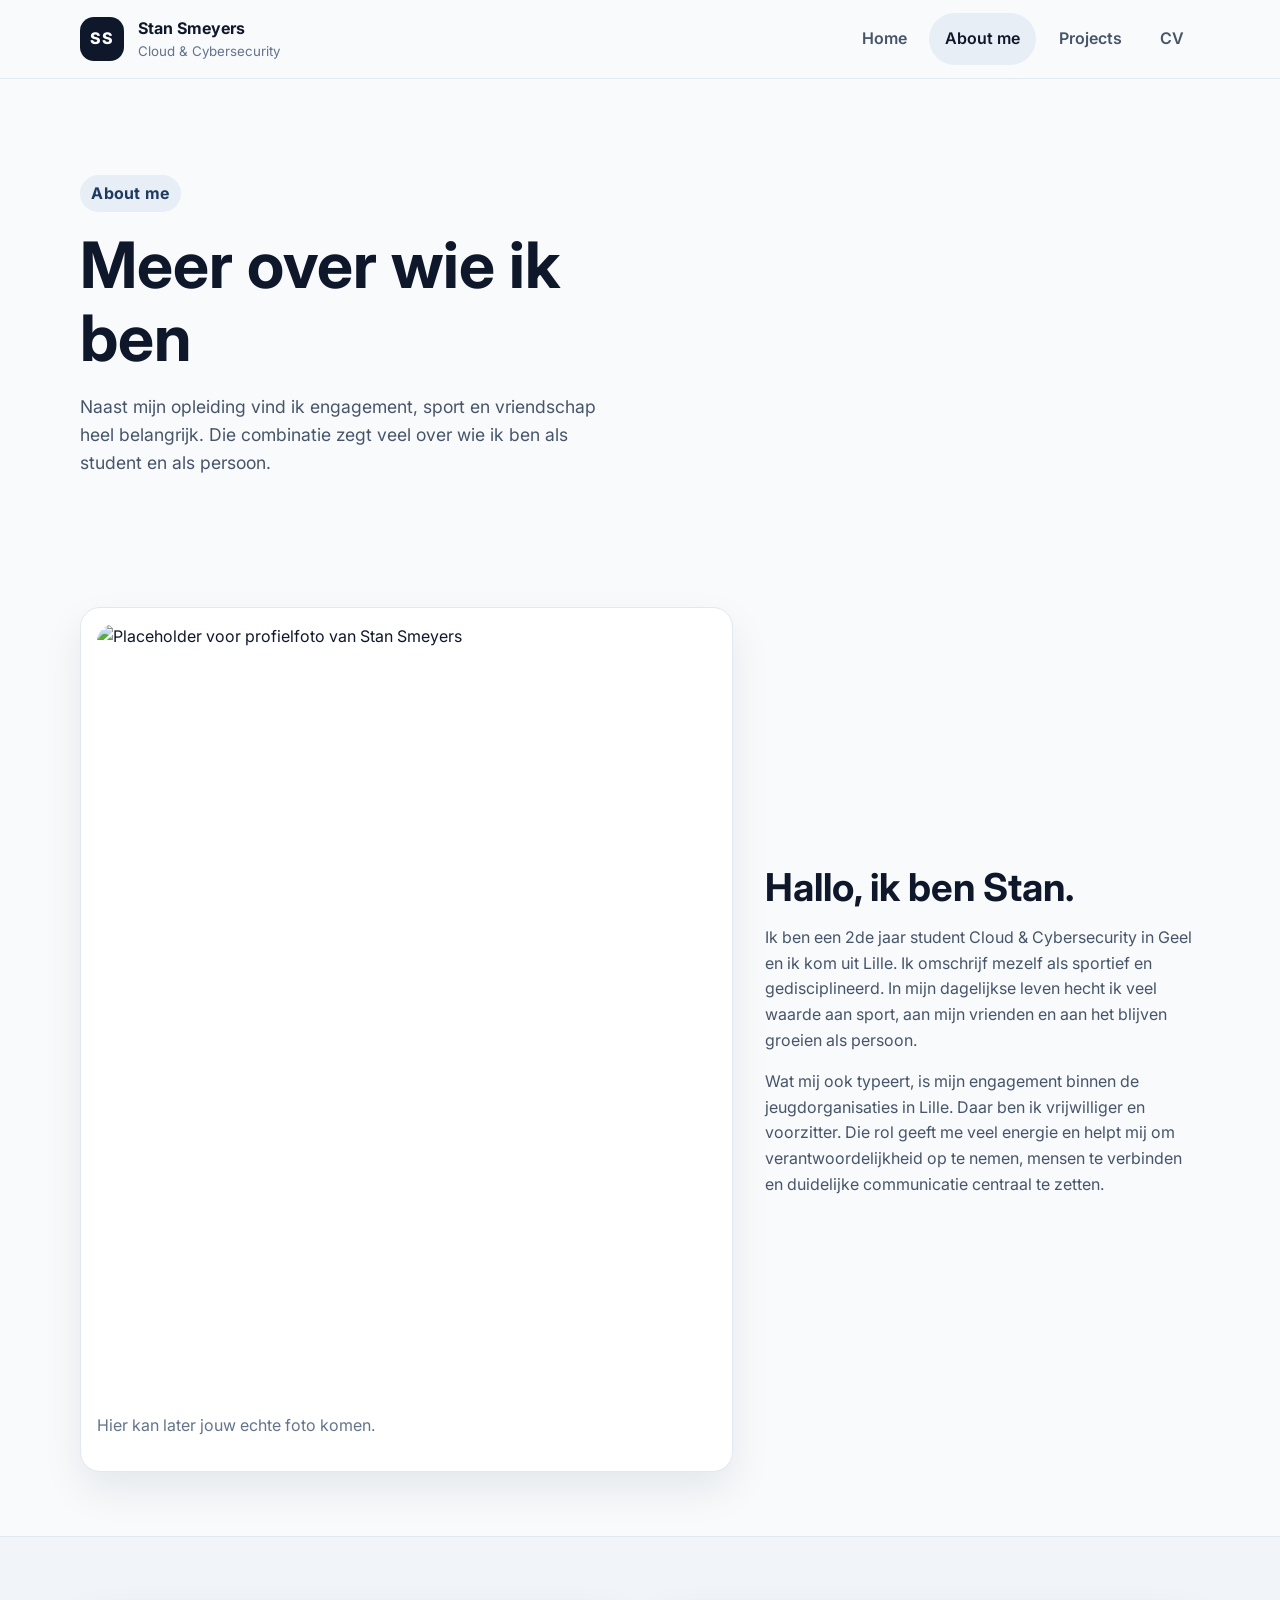
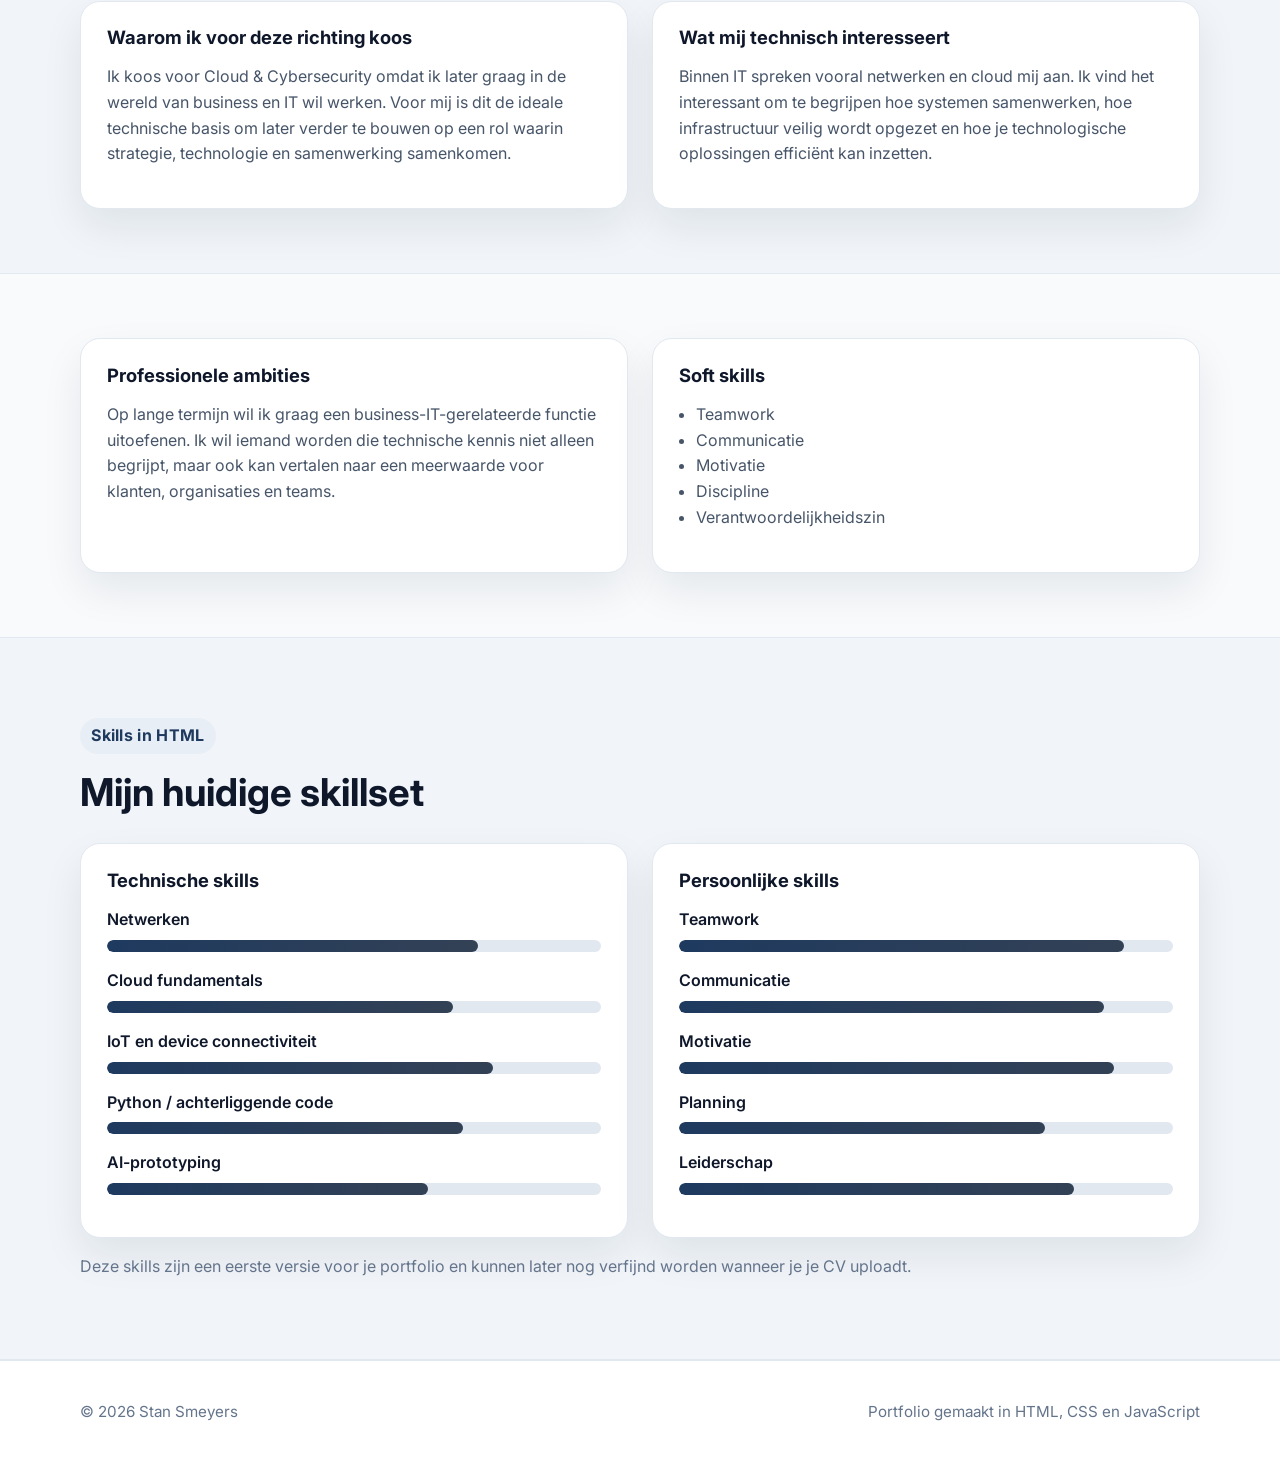
==== about.html @ 8bde35be "Add files via upload" ====
<!DOCTYPE html>
<html lang="nl">
<head>
  <meta charset="UTF-8" />
  <meta name="viewport" content="width=device-width, initial-scale=1.0" />
  <title>About me | Stan Smeyers</title>
  <meta name="description" content="About me-pagina van Stan Smeyers." />
  <link rel="preconnect" href="https://fonts.googleapis.com">
  <link rel="preconnect" href="https://fonts.gstatic.com" crossorigin>
  <link href="https://fonts.googleapis.com/css2?family=Inter:wght@400;500;600;700;800&display=swap" rel="stylesheet">
  <link rel="stylesheet" href="styles.css" />
</head>
<body>
  <header class="site-header">
    <div class="container nav-wrapper">
      <a class="brand" href="index.html">
        <span class="brand-mark">SS</span>
        <span>
          <strong>Stan Smeyers</strong>
          <small>Cloud & Cybersecurity</small>
        </span>
      </a>

      <button class="nav-toggle" aria-label="Menu openen" aria-expanded="false">☰</button>

      <nav class="site-nav">
        <a href="index.html">Home</a>
        <a class="active" href="about.html">About me</a>
        <a href="projects.html">Projects</a>
        <a href="cv.html">CV</a>
      </nav>
    </div>
  </header>

  <main>
    <section class="page-hero compact">
      <div class="container">
        <p class="eyebrow">About me</p>
        <h1>Meer over wie ik ben</h1>
        <p class="lead narrow">
          Naast mijn opleiding vind ik engagement, sport en vriendschap heel belangrijk.
          Die combinatie zegt veel over wie ik ben als student en als persoon.
        </p>
      </div>
    </section>

    <section class="section">
      <div class="container about-layout">
        <div class="photo-card">
          <img src="assets/photo-placeholder.svg" alt="Placeholder voor profielfoto van Stan Smeyers" />
          <p class="photo-note">Hier kan later jouw echte foto komen.</p>
        </div>

        <div class="about-content">
          <h2>Hallo, ik ben Stan.</h2>
          <p>
            Ik ben een 2de jaar student Cloud & Cybersecurity in Geel en ik kom uit Lille.
            Ik omschrijf mezelf als sportief en gedisciplineerd. In mijn dagelijkse leven hecht ik veel waarde
            aan sport, aan mijn vrienden en aan het blijven groeien als persoon.
          </p>
          <p>
            Wat mij ook typeert, is mijn engagement binnen de jeugdorganisaties in Lille.
            Daar ben ik vrijwilliger en voorzitter. Die rol geeft me veel energie en helpt mij om
            verantwoordelijkheid op te nemen, mensen te verbinden en duidelijke communicatie centraal te zetten.
          </p>
        </div>
      </div>
    </section>

    <section class="section alt">
      <div class="container grid two">
        <article class="info-card">
          <h3>Waarom ik voor deze richting koos</h3>
          <p>
            Ik koos voor Cloud & Cybersecurity omdat ik later graag in de wereld van business en IT wil werken.
            Voor mij is dit de ideale technische basis om later verder te bouwen op een rol waarin strategie,
            technologie en samenwerking samenkomen.
          </p>
        </article>

        <article class="info-card">
          <h3>Wat mij technisch interesseert</h3>
          <p>
            Binnen IT spreken vooral netwerken en cloud mij aan. Ik vind het interessant om te begrijpen hoe
            systemen samenwerken, hoe infrastructuur veilig wordt opgezet en hoe je technologische oplossingen
            efficiënt kan inzetten.
          </p>
        </article>
      </div>
    </section>

    <section class="section">
      <div class="container grid two">
        <article class="info-card">
          <h3>Professionele ambities</h3>
          <p>
            Op lange termijn wil ik graag een business-IT-gerelateerde functie uitoefenen.
            Ik wil iemand worden die technische kennis niet alleen begrijpt, maar ook kan vertalen naar een
            meerwaarde voor klanten, organisaties en teams.
          </p>
        </article>

        <article class="info-card">
          <h3>Soft skills</h3>
          <ul class="skill-list">
            <li>Teamwork</li>
            <li>Communicatie</li>
            <li>Motivatie</li>
            <li>Discipline</li>
            <li>Verantwoordelijkheidszin</li>
          </ul>
        </article>
      </div>
    </section>

    <section class="section alt">
      <div class="container">
        <div class="section-header">
          <p class="eyebrow">Skills in HTML</p>
          <h2>Mijn huidige skillset</h2>
        </div>

        <div class="skills-grid">
          <div class="skill-card">
            <h3>Technische skills</h3>
            <div class="skill-item">
              <span>Netwerken</span>
              <div class="meter"><div style="width: 75%"></div></div>
            </div>
            <div class="skill-item">
              <span>Cloud fundamentals</span>
              <div class="meter"><div style="width: 70%"></div></div>
            </div>
            <div class="skill-item">
              <span>IoT en device connectiviteit</span>
              <div class="meter"><div style="width: 78%"></div></div>
            </div>
            <div class="skill-item">
              <span>Python / achterliggende code</span>
              <div class="meter"><div style="width: 72%"></div></div>
            </div>
            <div class="skill-item">
              <span>AI-prototyping</span>
              <div class="meter"><div style="width: 65%"></div></div>
            </div>
          </div>

          <div class="skill-card">
            <h3>Persoonlijke skills</h3>
            <div class="skill-item">
              <span>Teamwork</span>
              <div class="meter"><div style="width: 90%"></div></div>
            </div>
            <div class="skill-item">
              <span>Communicatie</span>
              <div class="meter"><div style="width: 86%"></div></div>
            </div>
            <div class="skill-item">
              <span>Motivatie</span>
              <div class="meter"><div style="width: 88%"></div></div>
            </div>
            <div class="skill-item">
              <span>Planning</span>
              <div class="meter"><div style="width: 74%"></div></div>
            </div>
            <div class="skill-item">
              <span>Leiderschap</span>
              <div class="meter"><div style="width: 80%"></div></div>
            </div>
          </div>
        </div>

        <p class="small-note">
          Deze skills zijn een eerste versie voor je portfolio en kunnen later nog verfijnd worden wanneer je je CV uploadt.
        </p>
      </div>
    </section>
  </main>

  <footer class="site-footer">
    <div class="container footer-content">
      <p>© 2026 Stan Smeyers</p>
      <p>Portfolio gemaakt in HTML, CSS en JavaScript</p>
    </div>
  </footer>

  <script src="script.js"></script>
</body>
</html>
---- styles.css ----
:root {
  --navy: #0f172a;
  --navy-soft: #16213a;
  --slate: #475569;
  --slate-light: #cbd5e1;
  --bg: #f8fafc;
  --white: #ffffff;
  --line: #e2e8f0;
  --accent: #1e3a5f;
  --accent-soft: #e8eef5;
  --text: #0f172a;
  --muted: #64748b;
  --success: #1d4ed8;
  --shadow: 0 18px 40px rgba(15, 23, 42, 0.08);
  --radius: 20px;
}

* {
  box-sizing: border-box;
}

html {
  scroll-behavior: smooth;
}

body {
  margin: 0;
  font-family: "Inter", system-ui, -apple-system, BlinkMacSystemFont, "Segoe UI", sans-serif;
  color: var(--text);
  background: var(--bg);
  line-height: 1.6;
}

img {
  max-width: 100%;
  display: block;
}

a {
  color: inherit;
  text-decoration: none;
}

.container {
  width: min(1120px, calc(100% - 2rem));
  margin: 0 auto;
}

.site-header {
  position: sticky;
  top: 0;
  z-index: 20;
  backdrop-filter: blur(14px);
  background: rgba(248, 250, 252, 0.9);
  border-bottom: 1px solid rgba(226, 232, 240, 0.9);
}

.nav-wrapper {
  display: flex;
  align-items: center;
  justify-content: space-between;
  min-height: 78px;
  gap: 1rem;
}

.brand {
  display: flex;
  align-items: center;
  gap: 0.9rem;
}

.brand-mark {
  width: 44px;
  height: 44px;
  border-radius: 14px;
  display: grid;
  place-items: center;
  background: var(--navy);
  color: var(--white);
  font-weight: 800;
  letter-spacing: 0.05em;
}

.brand strong,
.brand small {
  display: block;
}

.brand small {
  color: var(--muted);
}

.site-nav {
  display: flex;
  gap: 0.4rem;
  align-items: center;
}

.site-nav a {
  padding: 0.8rem 1rem;
  border-radius: 999px;
  color: var(--slate);
  font-weight: 600;
}

.site-nav a:hover,
.site-nav a.active {
  color: var(--navy);
  background: var(--accent-soft);
}

.nav-toggle {
  display: none;
  background: var(--white);
  border: 1px solid var(--line);
  border-radius: 12px;
  padding: 0.6rem 0.75rem;
  font-size: 1.1rem;
}

.hero,
.page-hero {
  padding: 5rem 0 3rem;
}

.hero-grid,
.split-section,
.about-layout {
  display: grid;
  grid-template-columns: 1.2fr 0.8fr;
  gap: 2rem;
  align-items: center;
}

.hero {
  background:
    radial-gradient(circle at top right, rgba(30, 58, 95, 0.14), transparent 28%),
    linear-gradient(180deg, #ffffff 0%, #f8fafc 100%);
}

.eyebrow {
  display: inline-flex;
  padding: 0.35rem 0.7rem;
  border-radius: 999px;
  background: var(--accent-soft);
  color: var(--accent);
  font-weight: 700;
  letter-spacing: 0.02em;
  margin-bottom: 1rem;
}

h1,
 h2,
 h3 {
  line-height: 1.15;
  margin: 0 0 1rem;
}

h1 {
  font-size: clamp(2.4rem, 5vw, 4.2rem);
  max-width: 12ch;
}

h2 {
  font-size: clamp(1.8rem, 3vw, 2.7rem);
}

h3 {
  font-size: 1.15rem;
}

.lead {
  font-size: 1.1rem;
  color: var(--slate);
  max-width: 60ch;
}

.lead.narrow {
  max-width: 48ch;
}

.tag-row,
.button-row {
  display: flex;
  flex-wrap: wrap;
  gap: 0.8rem;
  margin-top: 1.5rem;
}

.tag {
  padding: 0.65rem 0.9rem;
  border-radius: 999px;
  background: var(--white);
  border: 1px solid var(--line);
  color: var(--slate);
  font-weight: 600;
  box-shadow: var(--shadow);
}

.button {
  display: inline-flex;
  align-items: center;
  justify-content: center;
  padding: 0.95rem 1.2rem;
  border-radius: 14px;
  font-weight: 700;
  transition: transform 0.2s ease, box-shadow 0.2s ease;
}

.button:hover {
  transform: translateY(-1px);
}

.button.primary {
  background: var(--navy);
  color: var(--white);
  box-shadow: var(--shadow);
}

.button.secondary {
  background: var(--white);
  color: var(--navy);
  border: 1px solid var(--line);
}

.button.disabled {
  background: #e2e8f0;
  color: #64748b;
  cursor: not-allowed;
}

.hero-card,
.info-card,
.project-card,
.skill-card,
.photo-card,
.cv-box,
.highlight-box,
.contact-banner {
  background: var(--white);
  border: 1px solid var(--line);
  border-radius: var(--radius);
  box-shadow: var(--shadow);
}

.hero-card,
.highlight-box,
.contact-banner,
.cv-box,
.skill-card,
.info-card,
.project-card {
  padding: 1.6rem;
}

.card-label,
.project-label {
  color: var(--accent);
  font-weight: 700;
  margin-bottom: 0.4rem;
}

.check-list,
.highlight-box ul,
.skill-list,
.cv-box ul {
  padding-left: 1.1rem;
  color: var(--slate);
}

.section {
  padding: 4rem 0;
}

.section.alt {
  background: #f1f5f9;
  border-block: 1px solid var(--line);
}

.section-header {
  margin-bottom: 1.8rem;
}

.grid {
  display: grid;
  gap: 1.5rem;
}

.grid.three {
  grid-template-columns: repeat(3, minmax(0, 1fr));
}

.grid.two,
.skills-grid {
  grid-template-columns: repeat(2, minmax(0, 1fr));
}

.about-content p,
.info-card p,
.project-card p,
.hero-card p,
.highlight-box p,
.contact-banner p,
.cv-box p {
  color: var(--slate);
}

.photo-card {
  padding: 1rem;
}

.photo-card img {
  border-radius: 18px;
  width: 100%;
  aspect-ratio: 4 / 5;
  object-fit: cover;
}

.photo-note,
.small-note {
  color: var(--muted);
}

.skills-grid {
  display: grid;
  gap: 1.5rem;
}

.skill-item {
  display: grid;
  gap: 0.45rem;
  margin-bottom: 1rem;
}

.skill-item span {
  font-weight: 600;
  color: var(--text);
}

.meter {
  height: 12px;
  border-radius: 999px;
  background: #e2e8f0;
  overflow: hidden;
}

.meter div {
  height: 100%;
  border-radius: 999px;
  background: linear-gradient(90deg, #1e3a5f, #334155);
}

.project-stack {
  display: grid;
  gap: 1.4rem;
}

.project-card {
  display: grid;
  grid-template-columns: 1.1fr 0.9fr;
  gap: 1.5rem;
}

.project-meta {
  border-left: 1px solid var(--line);
  padding-left: 1.5rem;
}

.contact-banner {
  display: flex;
  justify-content: space-between;
  align-items: center;
  gap: 1.5rem;
}

.contact-links {
  display: grid;
  gap: 0.7rem;
}

.contact-links a {
  font-weight: 600;
  color: var(--accent);
}

.cv-placeholder {
  display: flex;
  justify-content: center;
}

.cv-box {
  max-width: 720px;
  text-align: center;
}

.cv-box img {
  width: min(240px, 100%);
  margin: 0 auto 1rem;
}

.section-spacer {
  margin-top: 1rem;
}

.site-footer {
  border-top: 1px solid var(--line);
  padding: 1.5rem 0;
  background: #ffffff;
}

.footer-content {
  display: flex;
  justify-content: space-between;
  align-items: center;
  gap: 1rem;
  color: var(--muted);
  font-size: 0.95rem;
}

@media (max-width: 900px) {
  .hero-grid,
  .split-section,
  .about-layout,
  .grid.three,
  .grid.two,
  .skills-grid,
  .project-card,
  .contact-banner {
    grid-template-columns: 1fr;
    flex-direction: column;
    align-items: stretch;
  }

  .project-meta {
    border-left: 0;
    padding-left: 0;
    border-top: 1px solid var(--line);
    padding-top: 1rem;
  }
}

@media (max-width: 760px) {
  .nav-toggle {
    display: inline-flex;
  }

  .site-nav {
    position: absolute;
    top: 78px;
    left: 1rem;
    right: 1rem;
    background: rgba(255, 255, 255, 0.98);
    border: 1px solid var(--line);
    border-radius: 18px;
    box-shadow: var(--shadow);
    padding: 0.6rem;
    display: none;
    flex-direction: column;
    align-items: stretch;
  }

  .site-nav.open {
    display: flex;
  }

  .site-nav a {
    border-radius: 12px;
  }

  .footer-content {
    flex-direction: column;
    align-items: flex-start;
  }
}
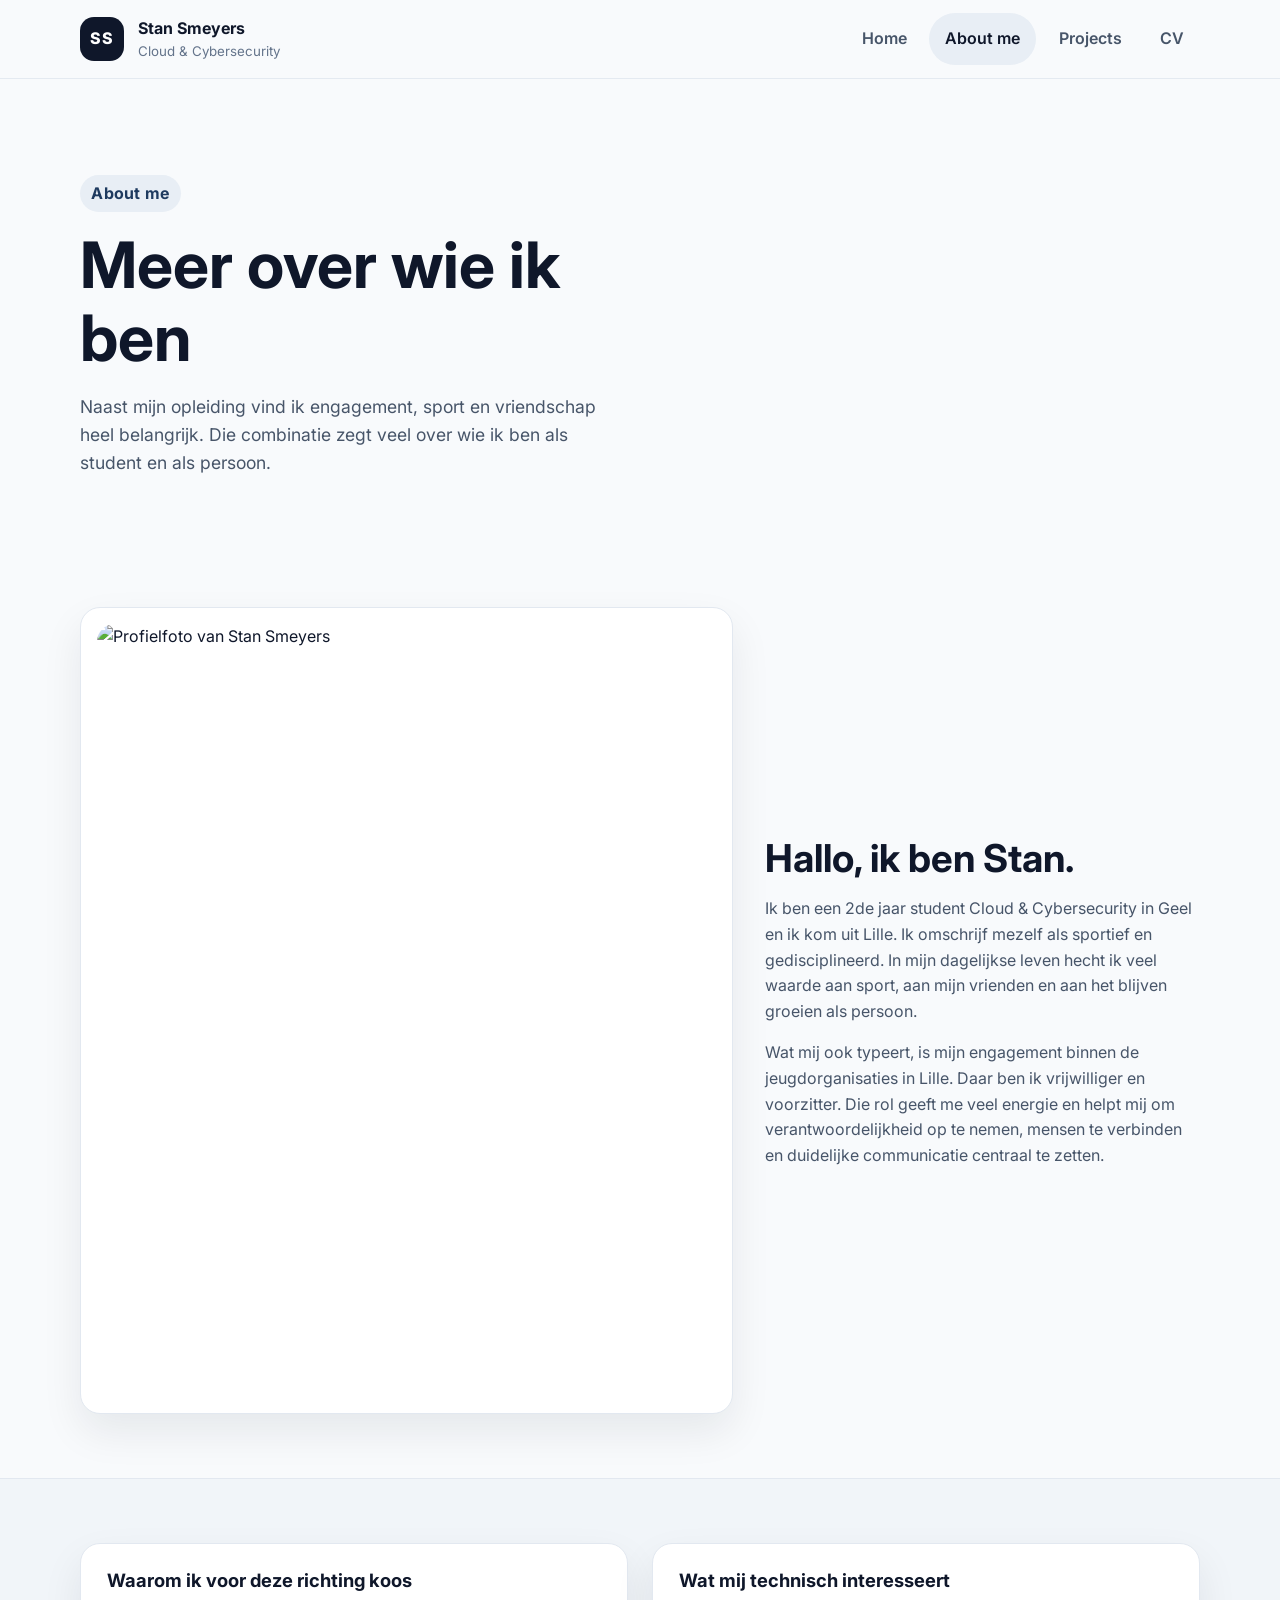
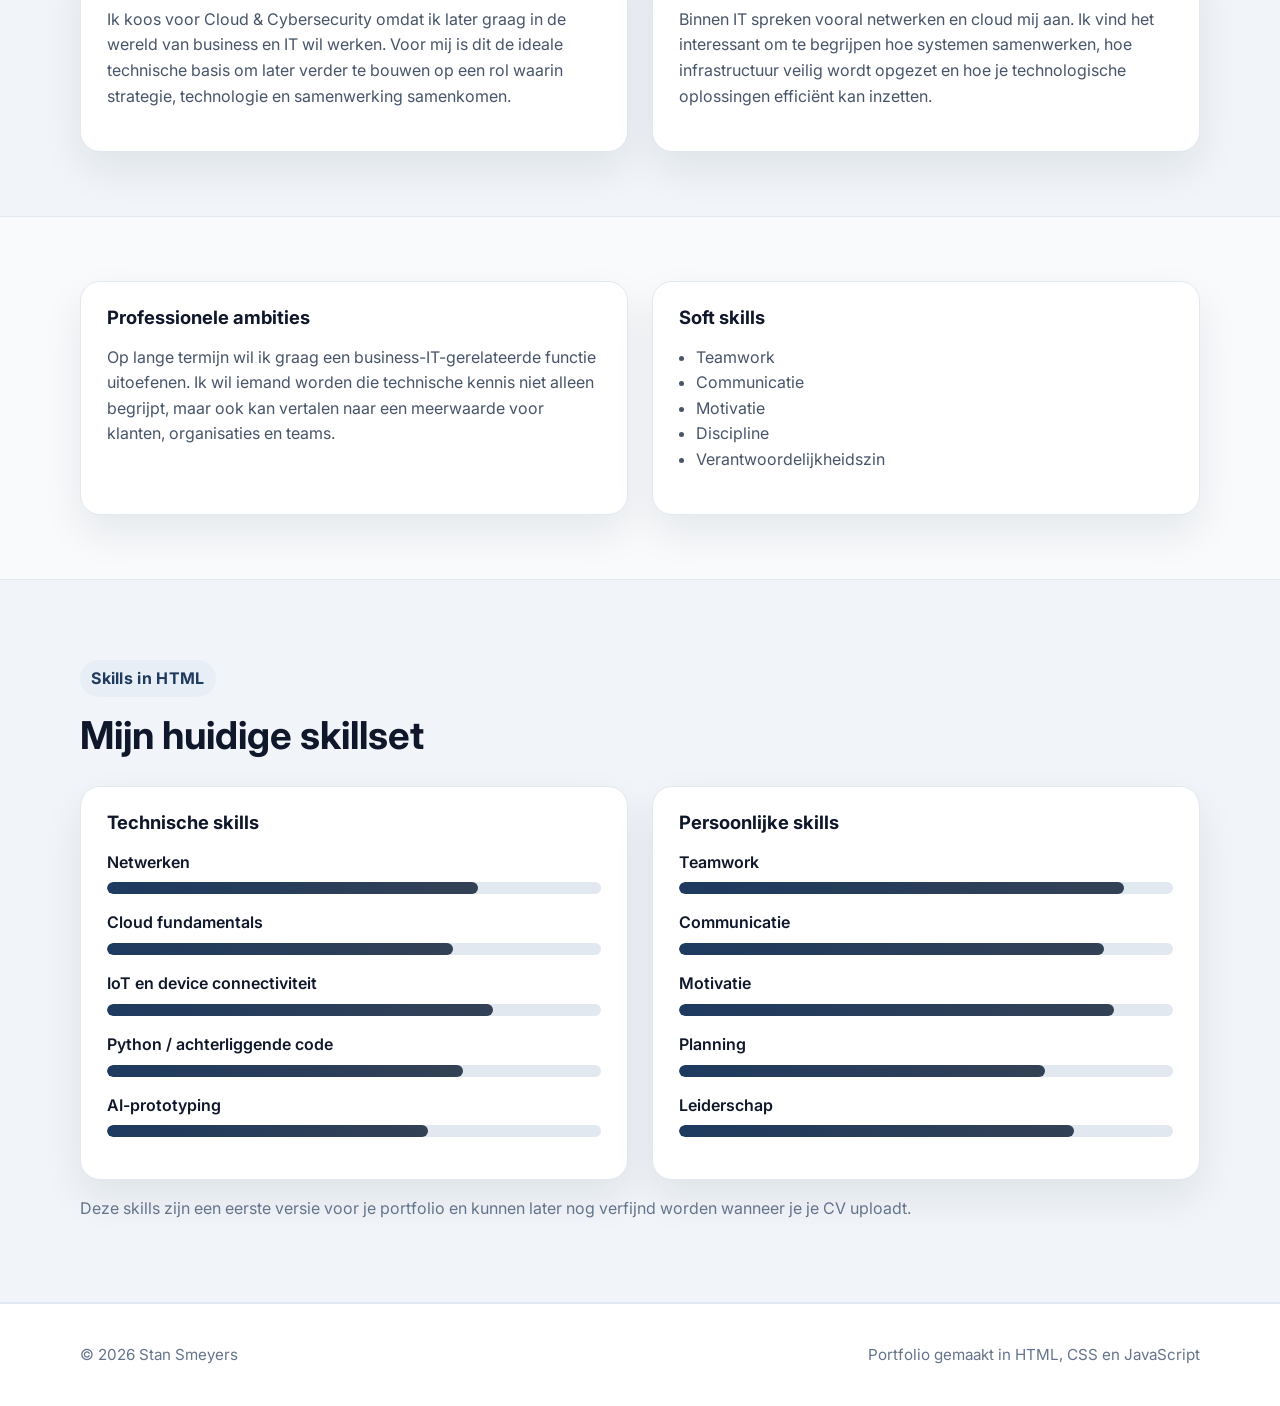
==== commit f9185e20: "Add files via upload" ====
--- a/about.html
+++ b/about.html
@@ -47,8 +47,7 @@
     <section class="section">
       <div class="container about-layout">
         <div class="photo-card">
-          <img src="assets/photo-placeholder.svg" alt="Placeholder voor profielfoto van Stan Smeyers" />
-          <p class="photo-note">Hier kan later jouw echte foto komen.</p>
+          <img src="assets/profielfoto.png" alt="Profielfoto van Stan Smeyers" />
         </div>
 
         <div class="about-content">
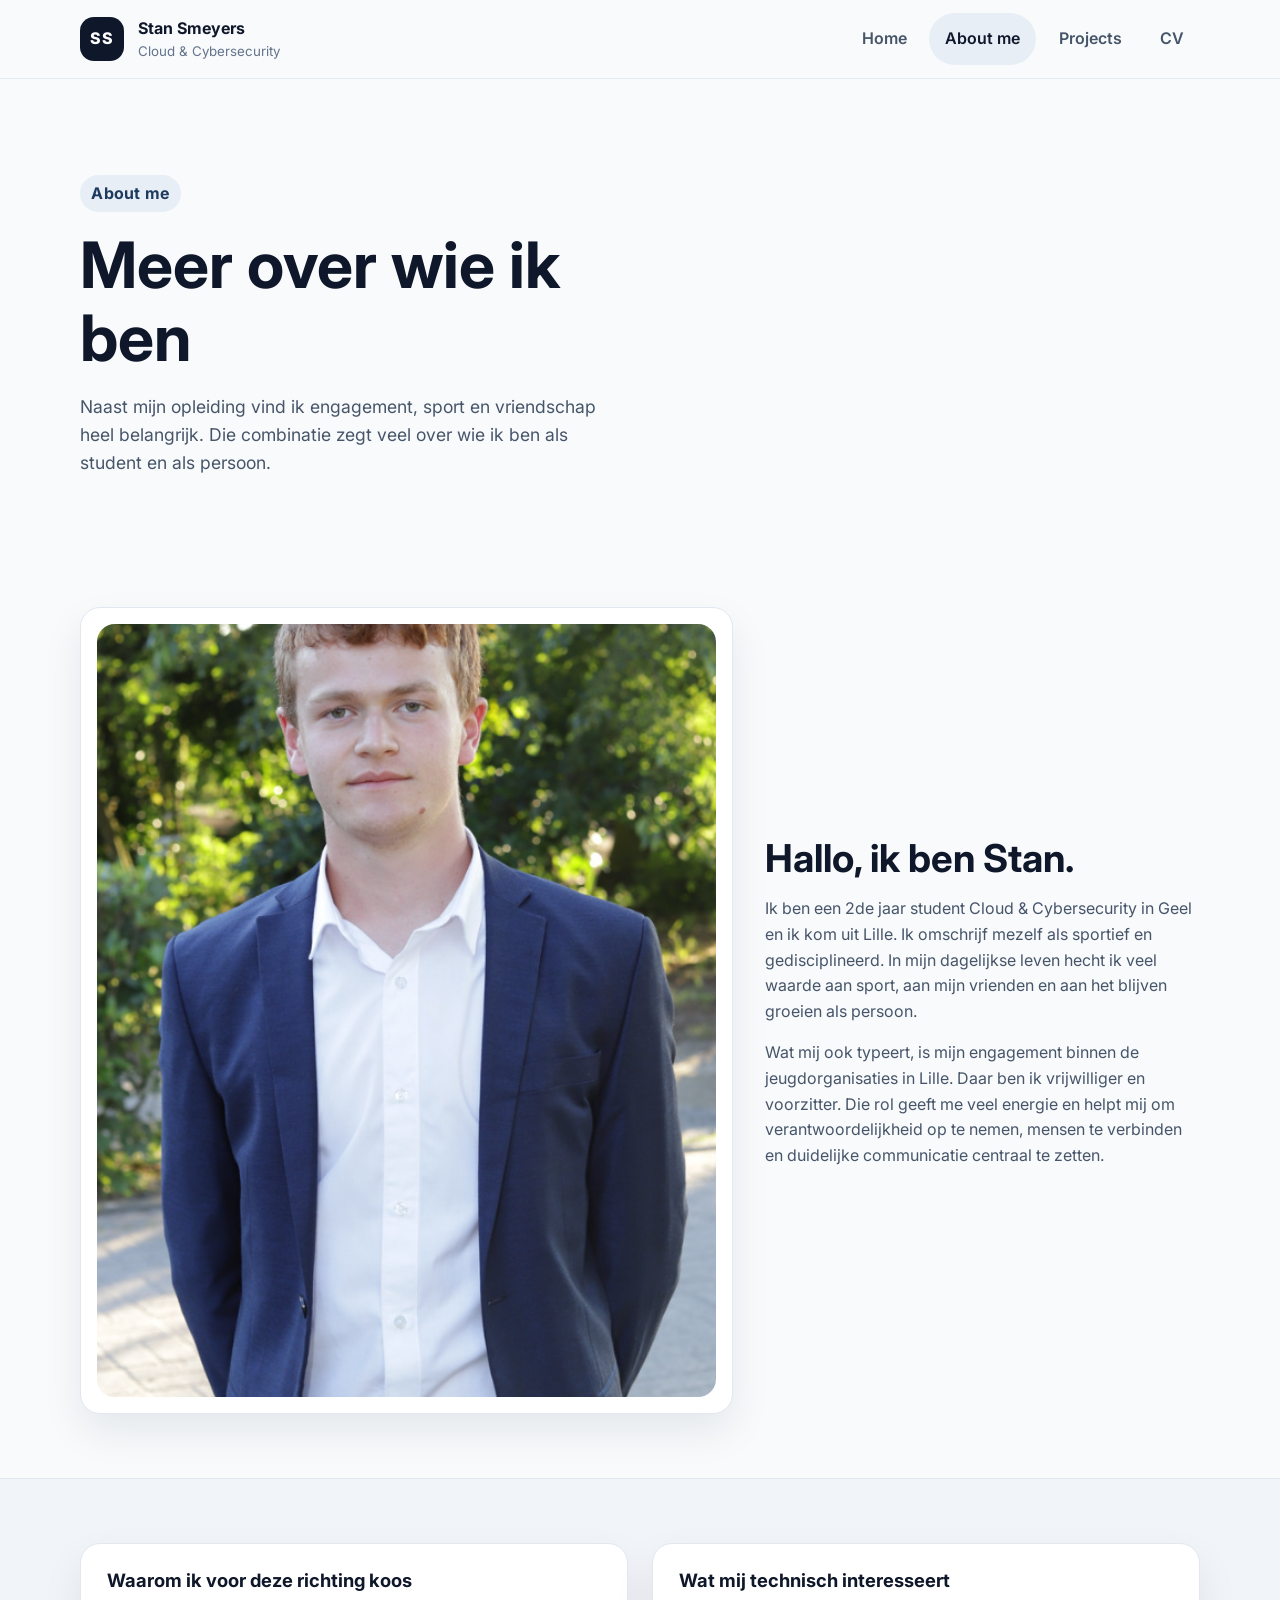
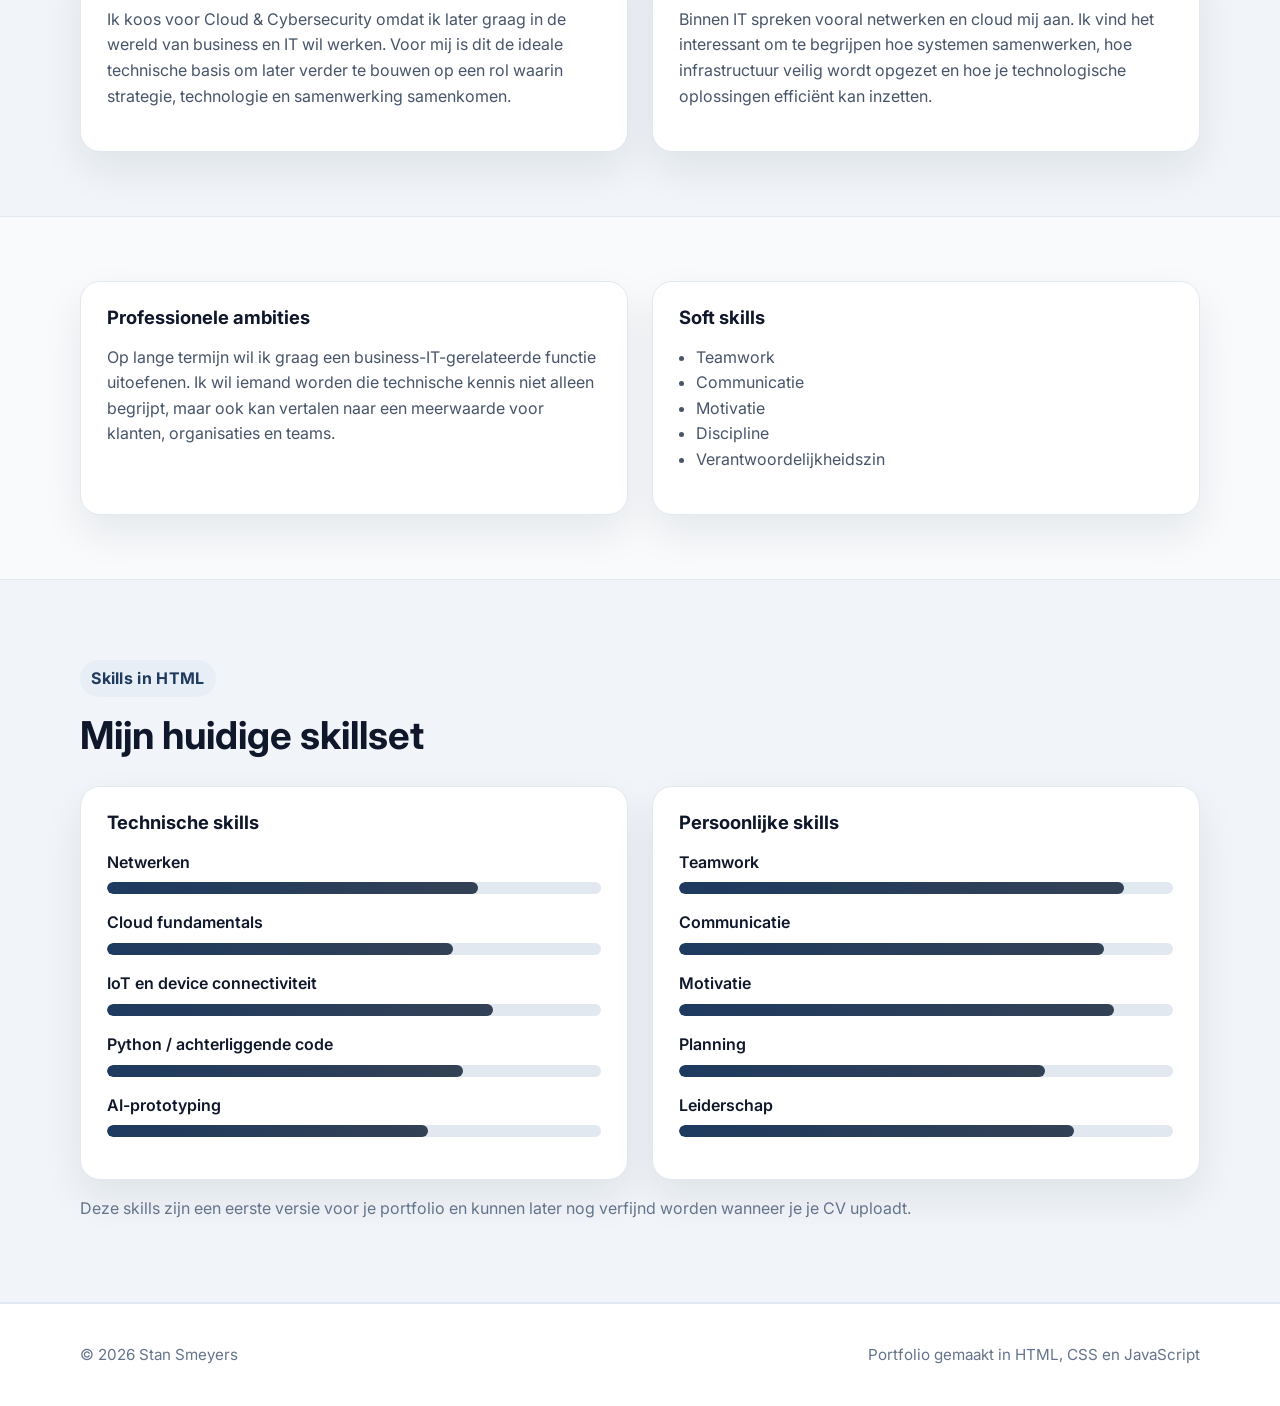
==== commit 530fcc20: "Add files via upload" ====
--- a/about.html
+++ b/about.html
@@ -47,7 +47,7 @@
     <section class="section">
       <div class="container about-layout">
         <div class="photo-card">
-          <img src="assets/profielfoto.png" alt="Profielfoto van Stan Smeyers" />
+          <img class="profile-photo" src="assets/profielfoto.png" alt="Profielfoto van Stan Smeyers" />
         </div>
 
         <div class="about-content">
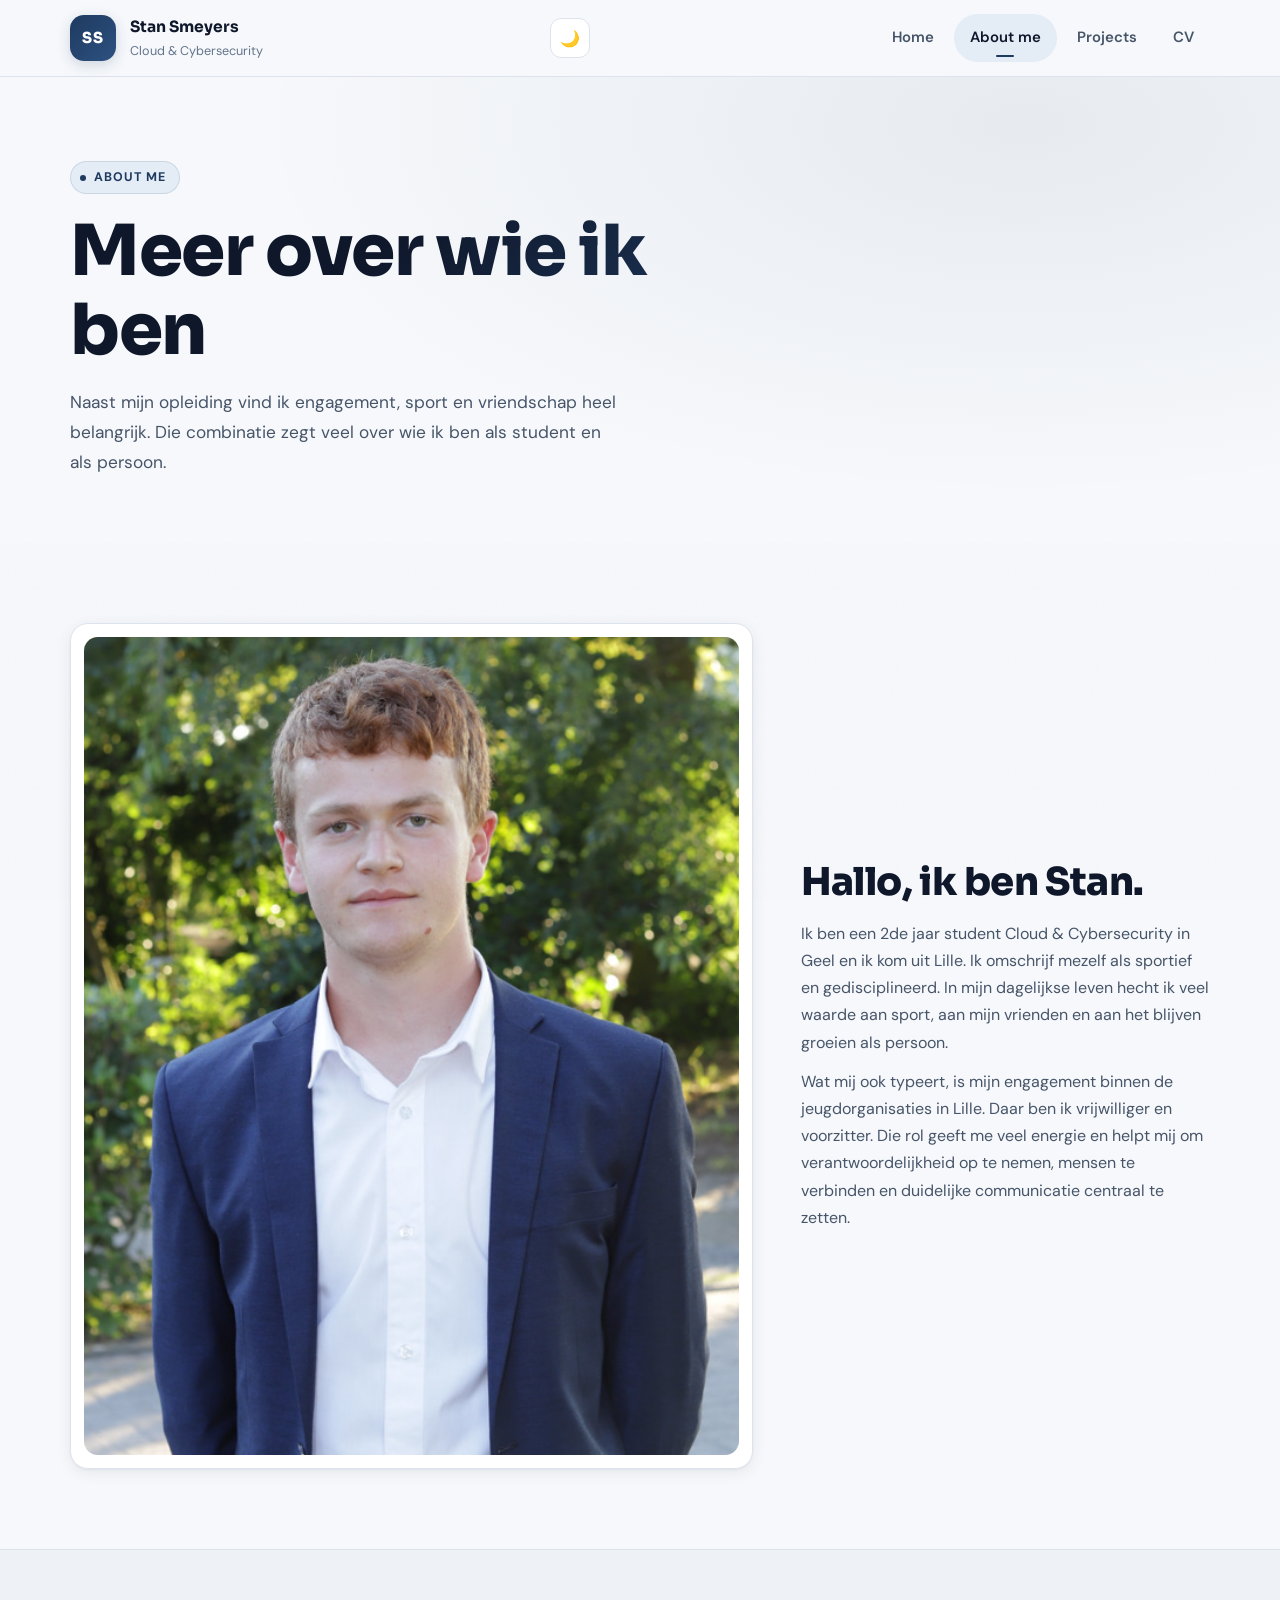
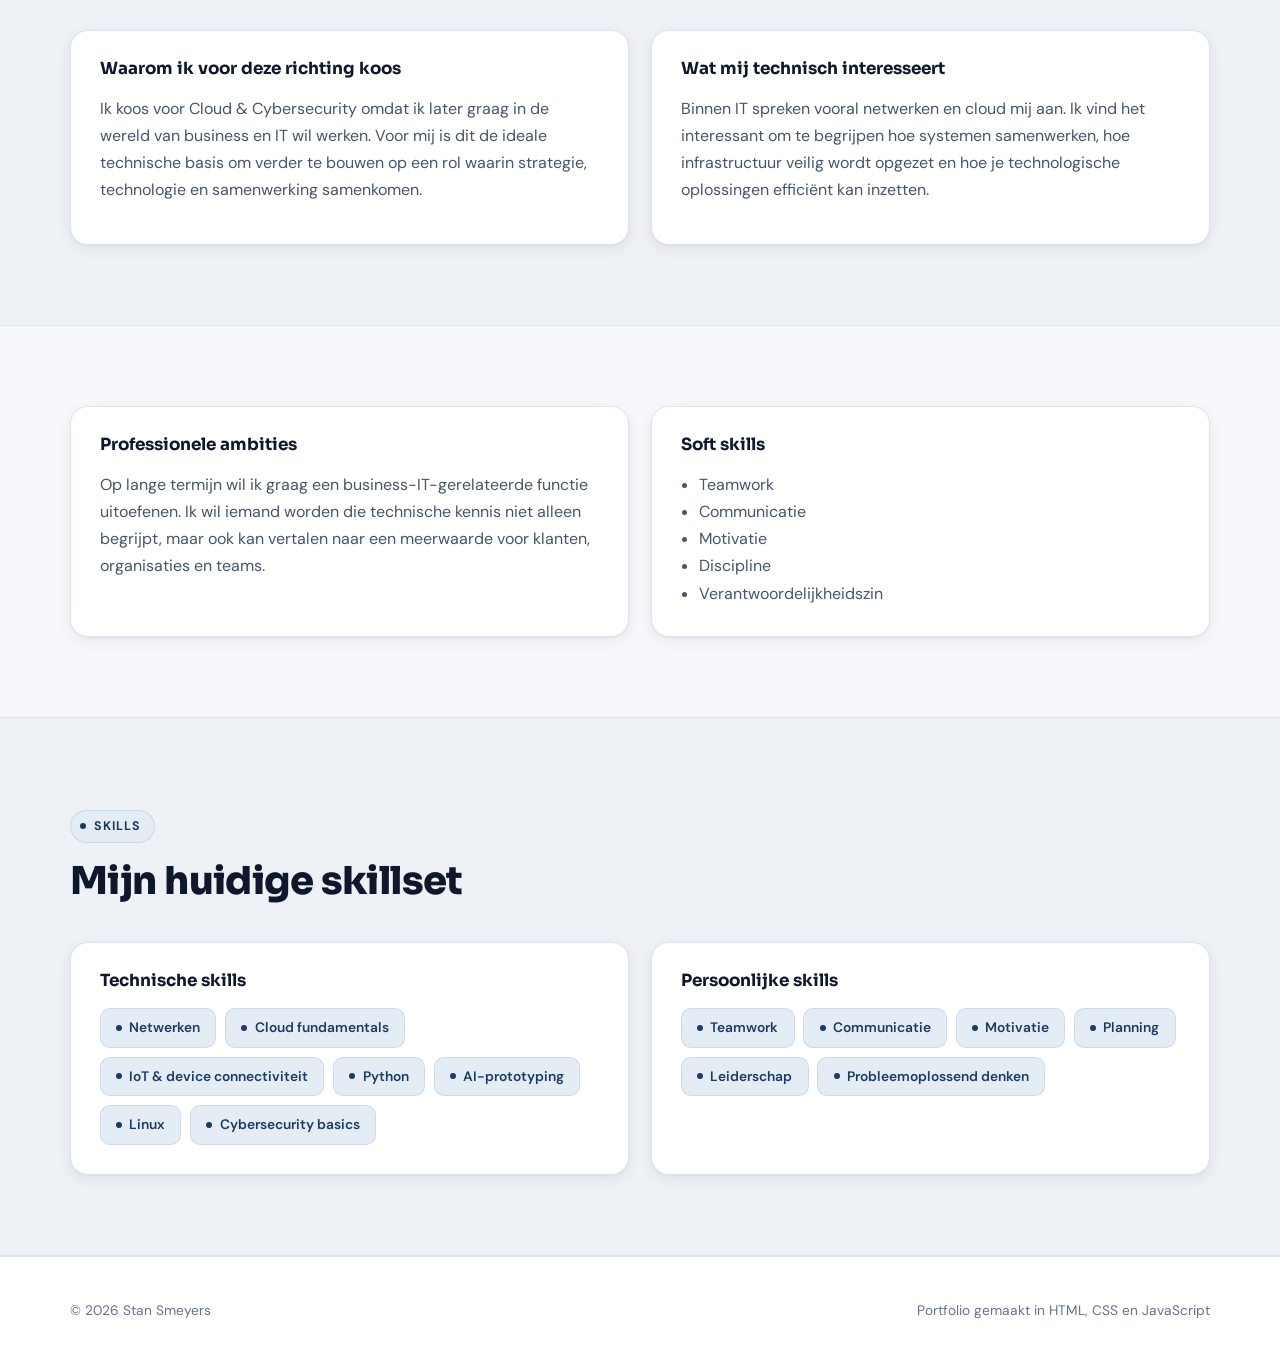
==== commit 0b814caa: "Add files via upload" ====
--- a/about.html
+++ b/about.html
@@ -1,28 +1,29 @@
 <!DOCTYPE html>
-<html lang="nl">
+<html lang="nl" data-theme="light">
 <head>
   <meta charset="UTF-8" />
   <meta name="viewport" content="width=device-width, initial-scale=1.0" />
   <title>About me | Stan Smeyers</title>
-  <meta name="description" content="About me-pagina van Stan Smeyers." />
   <link rel="preconnect" href="https://fonts.googleapis.com">
   <link rel="preconnect" href="https://fonts.gstatic.com" crossorigin>
-  <link href="https://fonts.googleapis.com/css2?family=Inter:wght@400;500;600;700;800&display=swap" rel="stylesheet">
+  <link href="https://fonts.googleapis.com/css2?family=Sora:wght@400;500;600;700;800;900&family=DM+Sans:ital,opsz,wght@0,9..40,300;0,9..40,400;0,9..40,500;0,9..40,600;0,9..40,700;1,9..40,400&display=swap" rel="stylesheet">
   <link rel="stylesheet" href="styles.css" />
+  <script>(function(){ var t=localStorage.getItem('theme')||'light'; document.documentElement.setAttribute('data-theme',t); })();</script>
 </head>
 <body>
+
   <header class="site-header">
     <div class="container nav-wrapper">
       <a class="brand" href="index.html">
         <span class="brand-mark">SS</span>
-        <span>
-          <strong>Stan Smeyers</strong>
-          <small>Cloud & Cybersecurity</small>
-        </span>
+        <span><strong>Stan Smeyers</strong><small>Cloud & Cybersecurity</small></span>
       </a>
-
-      <button class="nav-toggle" aria-label="Menu openen" aria-expanded="false">☰</button>
-
+      <div class="nav-controls">
+        <button class="theme-toggle" id="themeToggle" aria-label="Thema wisselen">
+          <span class="icon-moon">🌙</span><span class="icon-sun">☀️</span>
+        </button>
+        <button class="nav-toggle" aria-label="Menu openen" aria-expanded="false">☰</button>
+      </div>
       <nav class="site-nav">
         <a href="index.html">Home</a>
         <a class="active" href="about.html">About me</a>
@@ -33,7 +34,8 @@
   </header>
 
   <main>
-    <section class="page-hero compact">
+
+    <section class="page-hero">
       <div class="container">
         <p class="eyebrow">About me</p>
         <h1>Meer over wie ik ben</h1>
@@ -44,18 +46,18 @@
       </div>
     </section>
 
+    <!-- ── Intro ── -->
     <section class="section">
       <div class="container about-layout">
         <div class="photo-card">
           <img class="profile-photo" src="assets/profielfoto.png" alt="Profielfoto van Stan Smeyers" />
         </div>
-
         <div class="about-content">
           <h2>Hallo, ik ben Stan.</h2>
           <p>
             Ik ben een 2de jaar student Cloud & Cybersecurity in Geel en ik kom uit Lille.
-            Ik omschrijf mezelf als sportief en gedisciplineerd. In mijn dagelijkse leven hecht ik veel waarde
-            aan sport, aan mijn vrienden en aan het blijven groeien als persoon.
+            Ik omschrijf mezelf als sportief en gedisciplineerd. In mijn dagelijkse leven hecht ik
+            veel waarde aan sport, aan mijn vrienden en aan het blijven groeien als persoon.
           </p>
           <p>
             Wat mij ook typeert, is mijn engagement binnen de jeugdorganisaties in Lille.
@@ -66,17 +68,17 @@
       </div>
     </section>
 
+    <!-- ── Info cards ── -->
     <section class="section alt">
       <div class="container grid two">
         <article class="info-card">
           <h3>Waarom ik voor deze richting koos</h3>
           <p>
             Ik koos voor Cloud & Cybersecurity omdat ik later graag in de wereld van business en IT wil werken.
-            Voor mij is dit de ideale technische basis om later verder te bouwen op een rol waarin strategie,
+            Voor mij is dit de ideale technische basis om verder te bouwen op een rol waarin strategie,
             technologie en samenwerking samenkomen.
           </p>
         </article>
-
         <article class="info-card">
           <h3>Wat mij technisch interesseert</h3>
           <p>
@@ -94,11 +96,10 @@
           <h3>Professionele ambities</h3>
           <p>
             Op lange termijn wil ik graag een business-IT-gerelateerde functie uitoefenen.
-            Ik wil iemand worden die technische kennis niet alleen begrijpt, maar ook kan vertalen naar een
-            meerwaarde voor klanten, organisaties en teams.
+            Ik wil iemand worden die technische kennis niet alleen begrijpt, maar ook kan vertalen naar
+            een meerwaarde voor klanten, organisaties en teams.
           </p>
         </article>
-
         <article class="info-card">
           <h3>Soft skills</h3>
           <ul class="skill-list">
@@ -112,68 +113,41 @@
       </div>
     </section>
 
+    <!-- ── Skills — badges, geen waarden ── -->
     <section class="section alt">
       <div class="container">
         <div class="section-header">
-          <p class="eyebrow">Skills in HTML</p>
+          <p class="eyebrow">Skills</p>
           <h2>Mijn huidige skillset</h2>
         </div>
-
         <div class="skills-grid">
           <div class="skill-card">
             <h3>Technische skills</h3>
-            <div class="skill-item">
-              <span>Netwerken</span>
-              <div class="meter"><div style="width: 75%"></div></div>
-            </div>
-            <div class="skill-item">
-              <span>Cloud fundamentals</span>
-              <div class="meter"><div style="width: 70%"></div></div>
-            </div>
-            <div class="skill-item">
-              <span>IoT en device connectiviteit</span>
-              <div class="meter"><div style="width: 78%"></div></div>
-            </div>
-            <div class="skill-item">
-              <span>Python / achterliggende code</span>
-              <div class="meter"><div style="width: 72%"></div></div>
-            </div>
-            <div class="skill-item">
-              <span>AI-prototyping</span>
-              <div class="meter"><div style="width: 65%"></div></div>
+            <div class="skill-tags">
+              <span class="skill-badge"><span class="skill-dot"></span>Netwerken</span>
+              <span class="skill-badge"><span class="skill-dot"></span>Cloud fundamentals</span>
+              <span class="skill-badge"><span class="skill-dot"></span>IoT &amp; device connectiviteit</span>
+              <span class="skill-badge"><span class="skill-dot"></span>Python</span>
+              <span class="skill-badge"><span class="skill-dot"></span>AI-prototyping</span>
+              <span class="skill-badge"><span class="skill-dot"></span>Linux</span>
+              <span class="skill-badge"><span class="skill-dot"></span>Cybersecurity basics</span>
             </div>
           </div>
-
           <div class="skill-card">
             <h3>Persoonlijke skills</h3>
-            <div class="skill-item">
-              <span>Teamwork</span>
-              <div class="meter"><div style="width: 90%"></div></div>
-            </div>
-            <div class="skill-item">
-              <span>Communicatie</span>
-              <div class="meter"><div style="width: 86%"></div></div>
-            </div>
-            <div class="skill-item">
-              <span>Motivatie</span>
-              <div class="meter"><div style="width: 88%"></div></div>
-            </div>
-            <div class="skill-item">
-              <span>Planning</span>
-              <div class="meter"><div style="width: 74%"></div></div>
-            </div>
-            <div class="skill-item">
-              <span>Leiderschap</span>
-              <div class="meter"><div style="width: 80%"></div></div>
+            <div class="skill-tags">
+              <span class="skill-badge"><span class="skill-dot"></span>Teamwork</span>
+              <span class="skill-badge"><span class="skill-dot"></span>Communicatie</span>
+              <span class="skill-badge"><span class="skill-dot"></span>Motivatie</span>
+              <span class="skill-badge"><span class="skill-dot"></span>Planning</span>
+              <span class="skill-badge"><span class="skill-dot"></span>Leiderschap</span>
+              <span class="skill-badge"><span class="skill-dot"></span>Probleemoplossend denken</span>
             </div>
           </div>
         </div>
-
-        <p class="small-note">
-          Deze skills zijn een eerste versie voor je portfolio en kunnen later nog verfijnd worden wanneer je je CV uploadt.
-        </p>
       </div>
     </section>
+
   </main>
 
   <footer class="site-footer">
--- a/styles.css
+++ b/styles.css
@@ -1,474 +1,654 @@
+/* ============================================================
+   Stan Smeyers Portfolio — Premium v3
+   Navy / Slate palette · Grain · Depth · Luxe details
+   ============================================================ */
+
+@import url('https://fonts.googleapis.com/css2?family=Sora:wght@400;500;600;700;800;900&family=DM+Sans:ital,opsz,wght@0,9..40,300;0,9..40,400;0,9..40,500;0,9..40,600;0,9..40,700;1,9..40,400&display=swap');
+
+/* ── Tokens ── */
 :root {
-  --navy: #0f172a;
-  --navy-soft: #16213a;
-  --slate: #475569;
-  --slate-light: #cbd5e1;
-  --bg: #f8fafc;
-  --white: #ffffff;
-  --line: #e2e8f0;
-  --accent: #1e3a5f;
-  --accent-soft: #e8eef5;
-  --text: #0f172a;
-  --muted: #64748b;
-  --success: #1d4ed8;
-  --shadow: 0 18px 40px rgba(15, 23, 42, 0.08);
-  --radius: 20px;
-}
-
-* {
-  box-sizing: border-box;
-}
-
-html {
-  scroll-behavior: smooth;
-}
+  --navy:         #0f172a;
+  --navy-mid:     #1e3a5f;
+  --navy-light:   #2d5181;
+  --slate:        #475569;
+  --slate-light:  #94a3b8;
+  --bg:           #f6f8fb;
+  --bg-alt:       #eef2f7;
+  --white:        #ffffff;
+  --line:         #dde3ed;
+  --accent:       #1e3a5f;
+  --accent-glow:  rgba(30,58,95,0.18);
+  --accent-soft:  #e4ecf6;
+  --text:         #0f172a;
+  --muted:        #64748b;
+  --gold:         #c9a84c;
+  --shadow-sm:    0 2px 8px rgba(15,23,42,0.06);
+  --shadow:       0 12px 36px rgba(15,23,42,0.10);
+  --shadow-hover: 0 24px 60px rgba(15,23,42,0.18);
+  --shadow-card:  0 4px 16px rgba(15,23,42,0.07), 0 1px 3px rgba(15,23,42,0.05);
+  --radius:       18px;
+  --radius-sm:    12px;
+  --header-bg:    rgba(246,248,251,0.94);
+  --card-bg:      #ffffff;
+  --transition:   0.28s cubic-bezier(0.4,0,0.2,1);
+}
+
+[data-theme="dark"] {
+  --navy:         #e2e8f0;
+  --navy-mid:     #93c5fd;
+  --navy-light:   #60a5fa;
+  --slate:        #94a3b8;
+  --slate-light:  #64748b;
+  --bg:           #080d17;
+  --bg-alt:       #0f1624;
+  --white:        #111927;
+  --line:         #1e2d42;
+  --accent:       #60a5fa;
+  --accent-glow:  rgba(96,165,250,0.15);
+  --accent-soft:  #0f2040;
+  --text:         #e2e8f0;
+  --muted:        #8b949e;
+  --gold:         #d4a853;
+  --shadow-sm:    0 2px 8px rgba(0,0,0,0.3);
+  --shadow:       0 12px 36px rgba(0,0,0,0.45);
+  --shadow-hover: 0 24px 60px rgba(0,0,0,0.65);
+  --shadow-card:  0 4px 16px rgba(0,0,0,0.4), 0 1px 3px rgba(0,0,0,0.3);
+  --header-bg:    rgba(8,13,23,0.95);
+  --card-bg:      #111927;
+}
+
+/* ── Reset ── */
+*, *::before, *::after { box-sizing: border-box; }
+html { scroll-behavior: smooth; }
 
 body {
   margin: 0;
-  font-family: "Inter", system-ui, -apple-system, BlinkMacSystemFont, "Segoe UI", sans-serif;
+  font-family: 'DM Sans', system-ui, sans-serif;
   color: var(--text);
   background: var(--bg);
-  line-height: 1.6;
-}
-
-img {
-  max-width: 100%;
-  display: block;
-}
-
-a {
-  color: inherit;
-  text-decoration: none;
-}
+  line-height: 1.7;
+  -webkit-font-smoothing: antialiased;
+  transition: background var(--transition), color var(--transition);
+  position: relative;
+}
+
+/* Subtle grain overlay on body */
+body::before {
+  content: '';
+  position: fixed;
+  inset: 0;
+  pointer-events: none;
+  z-index: 0;
+  opacity: 0.028;
+  background-image: url("data:image/svg+xml,%3Csvg viewBox='0 0 256 256' xmlns='http://www.w3.org/2000/svg'%3E%3Cfilter id='noise'%3E%3CfeTurbulence type='fractalNoise' baseFrequency='0.9' numOctaves='4' stitchTiles='stitch'/%3E%3C/filter%3E%3Crect width='100%25' height='100%25' filter='url(%23noise)'/%3E%3C/svg%3E");
+  background-size: 200px 200px;
+}
+[data-theme="dark"] body::before { opacity: 0.045; }
+
+img { max-width: 100%; display: block; }
+a { color: inherit; text-decoration: none; }
 
 .container {
-  width: min(1120px, calc(100% - 2rem));
+  width: min(1140px, calc(100% - 2.5rem));
   margin: 0 auto;
-}
-
+  position: relative;
+  z-index: 1;
+}
+
+/* ── Header ── */
 .site-header {
-  position: sticky;
-  top: 0;
-  z-index: 20;
-  backdrop-filter: blur(14px);
-  background: rgba(248, 250, 252, 0.9);
-  border-bottom: 1px solid rgba(226, 232, 240, 0.9);
+  position: sticky; top: 0; z-index: 100;
+  backdrop-filter: blur(24px) saturate(180%);
+  -webkit-backdrop-filter: blur(24px) saturate(180%);
+  background: var(--header-bg);
+  border-bottom: 1px solid var(--line);
+  transition: background var(--transition), border-color var(--transition);
 }
 
 .nav-wrapper {
-  display: flex;
-  align-items: center;
-  justify-content: space-between;
-  min-height: 78px;
-  gap: 1rem;
-}
-
-.brand {
-  display: flex;
-  align-items: center;
-  gap: 0.9rem;
-}
+  display: flex; align-items: center;
+  justify-content: space-between; min-height: 76px; gap: 1rem;
+}
+
+.nav-controls { display: flex; align-items: center; gap: 0.6rem; }
+
+/* ── Brand ── */
+.brand { display: flex; align-items: center; gap: 0.9rem; transition: opacity var(--transition); }
+.brand:hover { opacity: 0.82; }
 
 .brand-mark {
-  width: 44px;
-  height: 44px;
-  border-radius: 14px;
-  display: grid;
-  place-items: center;
-  background: var(--navy);
-  color: var(--white);
-  font-weight: 800;
-  letter-spacing: 0.05em;
-}
-
-.brand strong,
-.brand small {
-  display: block;
-}
-
-.brand small {
-  color: var(--muted);
-}
-
-.site-nav {
-  display: flex;
-  gap: 0.4rem;
-  align-items: center;
-}
-
+  width: 46px; height: 46px; border-radius: 14px;
+  display: grid; place-items: center;
+  background: linear-gradient(135deg, var(--accent) 0%, var(--navy-light) 100%);
+  color: #fff;
+  font-family: 'Sora', sans-serif;
+  font-weight: 900; font-size: 0.95rem; letter-spacing: 0.05em;
+  box-shadow: 0 4px 14px var(--accent-glow);
+  transition: transform var(--transition), box-shadow var(--transition);
+}
+.brand:hover .brand-mark {
+  transform: rotate(-5deg) scale(1.07);
+  box-shadow: 0 6px 20px var(--accent-glow);
+}
+.brand strong { display: block; font-family: 'Sora', sans-serif; font-weight: 700; font-size: 0.97rem; }
+.brand small  { display: block; color: var(--muted); font-size: 0.79rem; }
+
+/* ── Nav ── */
+.site-nav { display: flex; gap: 0.25rem; align-items: center; }
 .site-nav a {
-  padding: 0.8rem 1rem;
-  border-radius: 999px;
-  color: var(--slate);
-  font-weight: 600;
-}
-
-.site-nav a:hover,
-.site-nav a.active {
-  color: var(--navy);
-  background: var(--accent-soft);
-}
-
+  padding: 0.7rem 1rem; border-radius: 999px;
+  color: var(--slate); font-weight: 600; font-size: 0.93rem;
+  transition: color var(--transition), background var(--transition);
+  position: relative;
+}
+.site-nav a::after {
+  content: ''; position: absolute; bottom: 5px; left: 50%;
+  transform: translateX(-50%) scaleX(0);
+  width: 18px; height: 2px; border-radius: 2px;
+  background: var(--accent); transition: transform var(--transition);
+}
+.site-nav a:hover::after, .site-nav a.active::after { transform: translateX(-50%) scaleX(1); }
+.site-nav a:hover, .site-nav a.active { color: var(--text); background: var(--accent-soft); }
+
+/* ── Theme toggle ── */
+.theme-toggle {
+  width: 40px; height: 40px; border-radius: 11px;
+  border: 1px solid var(--line); background: var(--card-bg); color: var(--text);
+  cursor: pointer; display: flex; align-items: center; justify-content: center;
+  font-size: 1rem; flex-shrink: 0;
+  transition: transform var(--transition), box-shadow var(--transition), background var(--transition);
+}
+.theme-toggle:hover { transform: scale(1.12) rotate(14deg); box-shadow: var(--shadow-sm); }
+.theme-toggle .icon-sun  { display: none; }
+.theme-toggle .icon-moon { display: block; }
+[data-theme="dark"] .theme-toggle .icon-sun  { display: block; }
+[data-theme="dark"] .theme-toggle .icon-moon { display: none; }
+
+/* ── Mobile nav toggle ── */
 .nav-toggle {
-  display: none;
-  background: var(--white);
-  border: 1px solid var(--line);
-  border-radius: 12px;
-  padding: 0.6rem 0.75rem;
-  font-size: 1.1rem;
-}
-
-.hero,
+  display: none; background: var(--card-bg);
+  border: 1px solid var(--line); border-radius: 11px;
+  padding: 0.55rem 0.7rem; font-size: 1rem;
+  cursor: pointer; color: var(--text);
+}
+
+/* ══════════════════════════════
+   HERO
+══════════════════════════════ */
+.hero {
+  padding: 6rem 0 4rem;
+  position: relative; overflow: hidden;
+  background: var(--bg);
+}
+
+/* Large decorative blobs */
+.hero::before,
+.hero::after {
+  content: '';
+  position: absolute; border-radius: 50%;
+  pointer-events: none;
+}
+.hero::before {
+  width: 600px; height: 600px;
+  top: -180px; right: -140px;
+  background: radial-gradient(circle, rgba(30,58,95,0.09) 0%, transparent 70%);
+}
+.hero::after {
+  width: 400px; height: 400px;
+  bottom: -100px; left: -80px;
+  background: radial-gradient(circle, rgba(30,58,95,0.06) 0%, transparent 70%);
+}
+[data-theme="dark"] .hero::before {
+  background: radial-gradient(circle, rgba(96,165,250,0.07) 0%, transparent 70%);
+}
+[data-theme="dark"] .hero::after {
+  background: radial-gradient(circle, rgba(96,165,250,0.04) 0%, transparent 70%);
+}
+
 .page-hero {
-  padding: 5rem 0 3rem;
-}
-
-.hero-grid,
-.split-section,
-.about-layout {
-  display: grid;
-  grid-template-columns: 1.2fr 0.8fr;
-  gap: 2rem;
-  align-items: center;
-}
-
-.hero {
-  background:
-    radial-gradient(circle at top right, rgba(30, 58, 95, 0.14), transparent 28%),
-    linear-gradient(180deg, #ffffff 0%, #f8fafc 100%);
-}
-
+  padding: 4.5rem 0 3rem;
+  background: var(--bg);
+  position: relative; overflow: hidden;
+}
+.page-hero::before {
+  content: '';
+  position: absolute; inset: 0; pointer-events: none;
+  background: radial-gradient(ellipse 60% 80% at 80% 10%, rgba(30,58,95,0.07), transparent);
+}
+[data-theme="dark"] .page-hero::before {
+  background: radial-gradient(ellipse 60% 80% at 80% 10%, rgba(96,165,250,0.05), transparent);
+}
+
+.hero-grid, .split-section, .about-layout {
+  display: grid; grid-template-columns: 1.25fr 0.75fr;
+  gap: 3rem; align-items: center;
+}
+
+/* ── Eyebrow ── */
 .eyebrow {
-  display: inline-flex;
-  padding: 0.35rem 0.7rem;
+  display: inline-flex; align-items: center; gap: 0.5rem;
+  padding: 0.3rem 0.8rem 0.3rem 0.55rem;
   border-radius: 999px;
   background: var(--accent-soft);
   color: var(--accent);
-  font-weight: 700;
-  letter-spacing: 0.02em;
-  margin-bottom: 1rem;
-}
-
-h1,
- h2,
- h3 {
-  line-height: 1.15;
-  margin: 0 0 1rem;
-}
-
+  font-weight: 700; font-size: 0.78rem;
+  letter-spacing: 0.08em; text-transform: uppercase; margin-bottom: 1.1rem;
+  border: 1px solid rgba(30,58,95,0.12);
+  transition: background var(--transition), color var(--transition);
+}
+.eyebrow::before {
+  content: '';
+  width: 6px; height: 6px; border-radius: 50%;
+  background: var(--accent); flex-shrink: 0;
+}
+[data-theme="dark"] .eyebrow { border-color: rgba(96,165,250,0.2); }
+
+/* ── Typography ── */
+h1, h2, h3 {
+  font-family: 'Sora', sans-serif;
+  line-height: 1.12; margin: 0 0 1rem;
+  transition: color var(--transition);
+}
 h1 {
-  font-size: clamp(2.4rem, 5vw, 4.2rem);
-  max-width: 12ch;
-}
-
-h2 {
-  font-size: clamp(1.8rem, 3vw, 2.7rem);
-}
-
-h3 {
-  font-size: 1.15rem;
-}
-
-.lead {
-  font-size: 1.1rem;
-  color: var(--slate);
-  max-width: 60ch;
-}
-
-.lead.narrow {
-  max-width: 48ch;
-}
-
-.tag-row,
-.button-row {
-  display: flex;
-  flex-wrap: wrap;
-  gap: 0.8rem;
-  margin-top: 1.5rem;
-}
+  font-size: clamp(2.6rem, 5.5vw, 4.4rem);
+  font-weight: 900; max-width: 13ch;
+  letter-spacing: -0.02em;
+  background: linear-gradient(135deg, var(--text) 40%, var(--navy-mid) 100%);
+  -webkit-background-clip: text; -webkit-text-fill-color: transparent;
+  background-clip: text;
+}
+[data-theme="dark"] h1 {
+  background: linear-gradient(135deg, #e2e8f0 40%, #93c5fd 100%);
+  -webkit-background-clip: text; background-clip: text;
+}
+h2 { font-size: clamp(1.7rem, 3vw, 2.5rem); font-weight: 800; letter-spacing: -0.015em; }
+h3 { font-size: 1.05rem; font-weight: 700; }
+
+.lead { font-size: 1.08rem; color: var(--slate); max-width: 58ch; line-height: 1.75; }
+.lead.narrow { max-width: 46ch; }
+
+/* ── Tag row ── */
+.tag-row, .button-row { display: flex; flex-wrap: wrap; gap: 0.7rem; margin-top: 1.6rem; }
 
 .tag {
-  padding: 0.65rem 0.9rem;
-  border-radius: 999px;
-  background: var(--white);
-  border: 1px solid var(--line);
-  color: var(--slate);
-  font-weight: 600;
-  box-shadow: var(--shadow);
-}
-
+  padding: 0.5rem 0.85rem; border-radius: 999px;
+  background: var(--card-bg); border: 1px solid var(--line);
+  color: var(--slate); font-weight: 600; font-size: 0.86rem;
+  box-shadow: var(--shadow-sm);
+  transition: transform var(--transition), box-shadow var(--transition), border-color var(--transition);
+}
+.tag:hover { transform: translateY(-2px); box-shadow: var(--shadow-card); border-color: var(--accent); }
+
+/* ── Buttons ── */
 .button {
-  display: inline-flex;
-  align-items: center;
-  justify-content: center;
-  padding: 0.95rem 1.2rem;
-  border-radius: 14px;
-  font-weight: 700;
-  transition: transform 0.2s ease, box-shadow 0.2s ease;
-}
-
-.button:hover {
-  transform: translateY(-1px);
-}
+  display: inline-flex; align-items: center; justify-content: center;
+  gap: 0.5rem; padding: 0.9rem 1.4rem; border-radius: var(--radius-sm);
+  font-weight: 700; font-size: 0.93rem; font-family: 'DM Sans', sans-serif;
+  transition: transform var(--transition), box-shadow var(--transition);
+  position: relative; overflow: hidden; white-space: nowrap;
+}
+.button::after {
+  content: ''; position: absolute; inset: 0;
+  background: linear-gradient(135deg, rgba(255,255,255,0.14) 0%, transparent 60%);
+  opacity: 0; transition: opacity var(--transition);
+}
+.button:hover::after { opacity: 1; }
+.button:hover { transform: translateY(-2px); box-shadow: var(--shadow-hover); }
+.button:active { transform: translateY(0); }
 
 .button.primary {
-  background: var(--navy);
-  color: var(--white);
-  box-shadow: var(--shadow);
-}
-
+  background: linear-gradient(135deg, var(--accent) 0%, var(--navy-light) 100%);
+  color: #fff; box-shadow: 0 4px 18px var(--accent-glow);
+}
 .button.secondary {
-  background: var(--white);
-  color: var(--navy);
-  border: 1px solid var(--line);
-}
-
-.button.disabled {
-  background: #e2e8f0;
-  color: #64748b;
-  cursor: not-allowed;
-}
-
-.hero-card,
-.info-card,
-.project-card,
-.skill-card,
-.photo-card,
-.cv-box,
-.highlight-box,
-.contact-banner {
-  background: var(--white);
+  background: var(--card-bg); color: var(--text);
+  border: 1px solid var(--line); box-shadow: var(--shadow-sm);
+}
+
+/* ══════════════════════════════
+   CARDS — elevated look
+══════════════════════════════ */
+.hero-card, .info-card, .project-card, .skill-card,
+.photo-card, .cv-box, .highlight-box, .contact-banner {
+  background: var(--card-bg);
   border: 1px solid var(--line);
   border-radius: var(--radius);
-  box-shadow: var(--shadow);
-}
-
-.hero-card,
-.highlight-box,
-.contact-banner,
-.cv-box,
-.skill-card,
-.info-card,
+  box-shadow: var(--shadow-card);
+  transition: background var(--transition), border-color var(--transition),
+              box-shadow var(--transition), transform var(--transition);
+}
+
+/* Inset top highlight line for depth */
+.info-card, .skill-card, .project-card, .highlight-box {
+  position: relative;
+}
+.info-card::before, .skill-card::before {
+  content: '';
+  position: absolute; top: 0; left: 1.4rem; right: 1.4rem;
+  height: 1px;
+  background: linear-gradient(90deg, transparent, rgba(255,255,255,0.7), transparent);
+  border-radius: 1px;
+}
+[data-theme="dark"] .info-card::before,
+[data-theme="dark"] .skill-card::before {
+  background: linear-gradient(90deg, transparent, rgba(255,255,255,0.1), transparent);
+}
+
+.hero-card, .cv-box, .skill-card, .info-card { padding: 1.8rem; }
+.highlight-box { padding: 2.2rem; }
+
+.info-card:hover {
+  transform: translateY(-5px);
+  box-shadow: var(--shadow-hover);
+  border-color: rgba(30,58,95,0.15);
+}
+[data-theme="dark"] .info-card:hover { border-color: rgba(96,165,250,0.2); }
+
+/* Hero card accent */
+.hero-card {
+  background: linear-gradient(145deg, var(--card-bg) 60%, var(--accent-soft) 100%);
+  overflow: hidden;
+}
+.hero-card::after {
+  content: '';
+  position: absolute; top: -60px; right: -60px;
+  width: 180px; height: 180px; border-radius: 50%;
+  background: radial-gradient(circle, var(--accent-soft) 0%, transparent 70%);
+  pointer-events: none; opacity: 0.8;
+}
+[data-theme="dark"] .hero-card {
+  background: linear-gradient(145deg, var(--card-bg) 60%, rgba(15,32,64,0.6) 100%);
+}
+
+.card-label, .project-label {
+  color: var(--accent); font-weight: 700; font-size: 0.75rem;
+  letter-spacing: 0.08em; text-transform: uppercase;
+  margin-bottom: 0.5rem; display: flex; align-items: center; gap: 0.4rem;
+  transition: color var(--transition);
+}
+.card-label::before, .project-label::before {
+  content: ''; width: 18px; height: 2px;
+  background: var(--accent); border-radius: 2px; flex-shrink: 0;
+}
+
+.check-list, .highlight-box ul, .skill-list, .cv-box ul {
+  padding-left: 1.1rem; color: var(--slate); margin: 0;
+}
+.check-list li, .highlight-box ul li { margin-bottom: 0.35rem; }
+
+/* ── Sections ── */
+.section { padding: 5rem 0; }
+.section.alt {
+  background: var(--bg-alt);
+  border-block: 1px solid var(--line);
+  transition: background var(--transition), border-color var(--transition);
+}
+.section-header { margin-bottom: 2.4rem; }
+
+/* ── Grids ── */
+.grid { display: grid; gap: 1.4rem; }
+.grid.three { grid-template-columns: repeat(3, minmax(0, 1fr)); }
+.grid.two, .skills-grid { grid-template-columns: repeat(2, minmax(0, 1fr)); }
+
+.about-content p, .info-card p, .project-card p,
+.hero-card p, .highlight-box p, .contact-banner p, .cv-box p {
+  color: var(--slate); transition: color var(--transition); margin: 0 0 0.75rem;
+}
+.about-content p:last-child { margin-bottom: 0; }
+
+/* ── Photo card ── */
+.photo-card { padding: 0.8rem; overflow: hidden; }
+.photo-card img {
+  border-radius: 14px; width: 100%; aspect-ratio: 4/5;
+  object-fit: cover;
+  transition: transform 0.6s cubic-bezier(0.4,0,0.2,1);
+  box-shadow: inset 0 0 0 1px rgba(0,0,0,0.05);
+}
+.photo-card:hover img { transform: scale(1.025); }
+.profile-photo { aspect-ratio: 3/4; object-position: center top; }
+.photo-note, .small-note { color: var(--muted); font-size: 0.86rem; margin-top: 1rem; display: block; }
+
+/* ── Skills badges ── */
+.skills-grid { display: grid; gap: 1.4rem; }
+.skill-tags { display: flex; flex-wrap: wrap; gap: 0.55rem; margin-top: 1.1rem; }
+
+.skill-badge {
+  display: inline-flex; align-items: center; gap: 0.45rem;
+  padding: 0.45rem 0.95rem; border-radius: 10px;
+  background: var(--accent-soft); color: var(--accent);
+  font-weight: 600; font-size: 0.86rem;
+  border: 1px solid rgba(30,58,95,0.1);
+  cursor: default;
+  transition: transform var(--transition), box-shadow var(--transition),
+              background var(--transition), border-color var(--transition);
+}
+.skill-badge:hover {
+  transform: translateY(-3px) scale(1.04);
+  box-shadow: 0 6px 18px var(--accent-glow);
+  border-color: var(--accent);
+}
+[data-theme="dark"] .skill-badge { border-color: rgba(96,165,250,0.15); }
+[data-theme="dark"] .skill-badge:hover { border-color: var(--accent); }
+
+.skill-dot {
+  width: 6px; height: 6px; border-radius: 50%;
+  background: var(--accent); flex-shrink: 0;
+}
+
+/* ── Projects ── */
+.project-stack { display: grid; gap: 1.6rem; }
+
 .project-card {
-  padding: 1.6rem;
-}
-
-.card-label,
-.project-label {
-  color: var(--accent);
-  font-weight: 700;
-  margin-bottom: 0.4rem;
-}
-
-.check-list,
-.highlight-box ul,
-.skill-list,
-.cv-box ul {
-  padding-left: 1.1rem;
-  color: var(--slate);
-}
-
-.section {
-  padding: 4rem 0;
-}
-
-.section.alt {
-  background: #f1f5f9;
-  border-block: 1px solid var(--line);
-}
-
-.section-header {
-  margin-bottom: 1.8rem;
-}
-
-.grid {
-  display: grid;
-  gap: 1.5rem;
-}
-
-.grid.three {
-  grid-template-columns: repeat(3, minmax(0, 1fr));
-}
-
-.grid.two,
-.skills-grid {
-  grid-template-columns: repeat(2, minmax(0, 1fr));
-}
-
-.about-content p,
-.info-card p,
-.project-card p,
-.hero-card p,
-.highlight-box p,
-.contact-banner p,
-.cv-box p {
-  color: var(--slate);
-}
-
-.photo-card {
-  padding: 1rem;
-}
-
-.photo-card img {
+  display: grid; grid-template-columns: 1.1fr 0.9fr;
+  gap: 0; padding: 0; overflow: hidden;
+}
+.project-card-main { padding: 2rem; }
+.project-card-meta {
+  padding: 2rem 2rem 2rem 1.8rem;
+  border-left: 1px solid var(--line);
+  background: var(--bg-alt);
+  transition: background var(--transition), border-color var(--transition);
+}
+.project-card:hover { transform: translateY(-4px); box-shadow: var(--shadow-hover); }
+.project-card:hover .project-card-meta { background: var(--accent-soft); }
+
+.project-card-meta h3 {
+  font-size: 0.78rem; font-weight: 700; color: var(--muted);
+  letter-spacing: 0.07em; text-transform: uppercase; margin-bottom: 0.4rem;
+}
+.project-card-meta p { font-size: 0.93rem; }
+
+/* ── Filter chips ── */
+.project-toolbar { display: flex; flex-wrap: wrap; gap: 0.7rem; margin-top: 1.6rem; }
+.filter-chip {
+  border: 1px solid var(--line); background: var(--card-bg); color: var(--slate);
+  border-radius: 999px; padding: 0.65rem 1rem;
+  font: 700 0.88rem 'DM Sans', sans-serif; cursor: pointer;
+  transition: transform var(--transition), background var(--transition),
+              color var(--transition), border-color var(--transition), box-shadow var(--transition);
+}
+.filter-chip:hover { transform: translateY(-2px); box-shadow: var(--shadow-sm); border-color: var(--accent); }
+.filter-chip.active {
+  background: linear-gradient(135deg, var(--accent) 0%, var(--navy-light) 100%);
+  color: #fff; border-color: transparent;
+  box-shadow: 0 4px 14px var(--accent-glow);
+}
+
+/* ── Project tags ── */
+.project-tech { display: flex; flex-wrap: wrap; gap: 0.55rem; margin: 0 0 1rem; }
+
+/* ── Media blocks ── */
+.project-media-block {
+  margin-top: 1.6rem; padding-top: 1.4rem;
+  border-top: 1px solid var(--line);
+}
+.project-media-header h3 { margin-bottom: 0.25rem; font-size: 0.95rem; }
+.project-media-header p { margin-top: 0; color: var(--slate); font-size: 0.88rem; }
+.media-gallery { display: grid; gap: 1rem; margin-top: 1rem; }
+.media-gallery.two-up { grid-template-columns: repeat(2, minmax(0, 1fr)); }
+
+.media-card {
+  margin: 0; border: 1px solid var(--line); border-radius: 14px;
+  overflow: hidden; background: var(--bg-alt);
+  transition: transform var(--transition), box-shadow var(--transition), border-color var(--transition);
+}
+.media-card:hover { transform: translateY(-3px); box-shadow: var(--shadow); border-color: rgba(30,58,95,0.15); }
+.media-card img, .media-card video {
+  width: 100%; display: block; aspect-ratio: 16/10;
+  object-fit: cover; background: var(--bg-alt);
+}
+.video-card video { aspect-ratio: 9/16; object-fit: contain; background: #050912; }
+.media-card figcaption {
+  padding: 0.85rem 1rem 1rem; color: var(--slate); font-size: 0.88rem;
+  border-top: 1px solid var(--line);
+}
+
+.media-trigger { width: 100%; padding: 0; border: 0; background: transparent; cursor: zoom-in; display: block; }
+.media-trigger img { transition: transform 0.5s cubic-bezier(0.4,0,0.2,1); }
+.media-trigger:hover img { transform: scale(1.05); }
+
+/* ── Contact banner ── */
+.contact-banner {
+  display: flex; justify-content: space-between;
+  align-items: center; gap: 2rem; padding: 2.4rem 2.8rem;
+  background: linear-gradient(135deg, var(--card-bg) 60%, var(--accent-soft) 100%);
+  position: relative; overflow: hidden;
+}
+.contact-banner::before {
+  content: '';
+  position: absolute; top: -80px; right: -80px;
+  width: 240px; height: 240px; border-radius: 50%;
+  background: radial-gradient(circle, var(--accent-soft) 0%, transparent 70%);
+  pointer-events: none;
+}
+.contact-banner:hover { transform: translateY(-3px); box-shadow: var(--shadow-hover); }
+[data-theme="dark"] .contact-banner {
+  background: linear-gradient(135deg, var(--card-bg) 60%, rgba(15,32,64,0.5) 100%);
+}
+.contact-links { display: grid; gap: 0.7rem; }
+.contact-links a {
+  font-weight: 600; color: var(--accent);
+  display: inline-flex; align-items: center; gap: 0.5rem;
+  font-size: 0.95rem;
+  transition: color var(--transition), transform var(--transition);
+}
+.contact-links a:hover { transform: translateX(4px); }
+
+/* ── Highlight box ── */
+.highlight-box {
+  background: linear-gradient(145deg, var(--card-bg) 60%, var(--accent-soft) 100%);
+}
+.highlight-box h3 { font-size: 1.05rem; margin-bottom: 0.8rem; }
+
+/* ── CV ── */
+.cv-placeholder { display: flex; justify-content: center; }
+.cv-box { max-width: 720px; text-align: center; }
+.cv-box img { width: min(240px, 100%); margin: 0 auto 1rem; }
+
+/* ── Section split ── */
+.split-section { gap: 4rem; }
+
+/* ── Footer ── */
+.site-footer {
+  border-top: 1px solid var(--line); padding: 1.8rem 0;
+  background: var(--card-bg);
+  transition: background var(--transition), border-color var(--transition);
+  position: relative; z-index: 1;
+}
+.footer-content {
+  display: flex; justify-content: space-between;
+  align-items: center; gap: 1rem;
+  color: var(--muted); font-size: 0.86rem;
+}
+
+/* ── Lightbox ── */
+.lightbox {
+  position: fixed; inset: 0;
+  display: none; align-items: center; justify-content: center;
+  padding: 2rem; background: rgba(5,9,18,0.92);
+  backdrop-filter: blur(12px); z-index: 200;
+}
+.lightbox.open { display: flex; animation: fadeIn 0.2s ease; }
+@keyframes fadeIn { from { opacity: 0; } to { opacity: 1; } }
+.lightbox-image {
+  max-width: min(100%, 1100px); max-height: 86vh;
   border-radius: 18px;
-  width: 100%;
-  aspect-ratio: 4 / 5;
-  object-fit: cover;
-}
-
-.photo-note,
-.small-note {
-  color: var(--muted);
-}
-
-.skills-grid {
-  display: grid;
-  gap: 1.5rem;
-}
-
-.skill-item {
-  display: grid;
-  gap: 0.45rem;
-  margin-bottom: 1rem;
-}
-
-.skill-item span {
-  font-weight: 600;
-  color: var(--text);
-}
-
-.meter {
-  height: 12px;
-  border-radius: 999px;
-  background: #e2e8f0;
-  overflow: hidden;
-}
-
-.meter div {
-  height: 100%;
-  border-radius: 999px;
-  background: linear-gradient(90deg, #1e3a5f, #334155);
-}
-
-.project-stack {
-  display: grid;
-  gap: 1.4rem;
-}
-
-.project-card {
-  display: grid;
-  grid-template-columns: 1.1fr 0.9fr;
-  gap: 1.5rem;
-}
-
-.project-meta {
-  border-left: 1px solid var(--line);
-  padding-left: 1.5rem;
-}
-
-.contact-banner {
-  display: flex;
-  justify-content: space-between;
-  align-items: center;
-  gap: 1.5rem;
-}
-
-.contact-links {
-  display: grid;
-  gap: 0.7rem;
-}
-
-.contact-links a {
-  font-weight: 600;
-  color: var(--accent);
-}
-
-.cv-placeholder {
-  display: flex;
-  justify-content: center;
-}
-
-.cv-box {
-  max-width: 720px;
-  text-align: center;
-}
-
-.cv-box img {
-  width: min(240px, 100%);
-  margin: 0 auto 1rem;
-}
-
-.section-spacer {
-  margin-top: 1rem;
-}
-
-.site-footer {
-  border-top: 1px solid var(--line);
-  padding: 1.5rem 0;
-  background: #ffffff;
-}
-
-.footer-content {
-  display: flex;
-  justify-content: space-between;
-  align-items: center;
-  gap: 1rem;
-  color: var(--muted);
-  font-size: 0.95rem;
-}
-
-@media (max-width: 900px) {
-  .hero-grid,
-  .split-section,
-  .about-layout,
-  .grid.three,
-  .grid.two,
-  .skills-grid,
-  .project-card,
-  .contact-banner {
-    grid-template-columns: 1fr;
-    flex-direction: column;
-    align-items: stretch;
+  box-shadow: 0 32px 80px rgba(0,0,0,0.6), 0 0 0 1px rgba(255,255,255,0.06);
+  animation: popIn 0.3s cubic-bezier(0.4,0,0.2,1);
+}
+@keyframes popIn {
+  from { transform: scale(0.9); opacity: 0; }
+  to   { transform: scale(1);   opacity: 1; }
+}
+.lightbox-close {
+  position: absolute; top: 1.4rem; right: 1.4rem;
+  width: 46px; height: 46px; border-radius: 999px;
+  border: 1px solid rgba(255,255,255,0.15);
+  background: rgba(255,255,255,0.07); color: white;
+  font-size: 1.5rem; cursor: pointer;
+  display: flex; align-items: center; justify-content: center;
+  transition: background var(--transition), transform var(--transition);
+}
+.lightbox-close:hover { background: rgba(255,255,255,0.18); transform: scale(1.1) rotate(90deg); }
+
+/* ── Scroll-reveal ── */
+.reveal {
+  opacity: 0; transform: translateY(28px);
+  transition: opacity 0.65s cubic-bezier(0.4,0,0.2,1),
+              transform 0.65s cubic-bezier(0.4,0,0.2,1);
+}
+.reveal.visible { opacity: 1; transform: translateY(0); }
+.grid .reveal:nth-child(2) { transition-delay: 0.1s; }
+.grid .reveal:nth-child(3) { transition-delay: 0.2s; }
+.project-stack .reveal:nth-child(2) { transition-delay: 0.1s; }
+.project-stack .reveal:nth-child(3) { transition-delay: 0.2s; }
+.project-stack .reveal:nth-child(4) { transition-delay: 0.3s; }
+.skill-tags .skill-badge { transition-delay: calc(var(--i, 0) * 0.05s); }
+
+/* ── About ── */
+.about-content h2 { margin-bottom: 1rem; }
+
+/* ── Hero number accent ── */
+.hero-stat {
+  display: flex; gap: 2rem; margin-top: 2rem; flex-wrap: wrap;
+}
+.hero-stat-item { display: flex; flex-direction: column; }
+.hero-stat-num {
+  font-family: 'Sora', sans-serif;
+  font-size: 1.8rem; font-weight: 900;
+  color: var(--accent); line-height: 1;
+}
+.hero-stat-label { font-size: 0.8rem; color: var(--muted); margin-top: 0.15rem; }
+
+/* ── Section spacer ── */
+.section-spacer { margin-top: 1rem; }
+
+/* ── Responsive ── */
+@media (max-width: 960px) {
+  .hero-grid, .split-section, .about-layout,
+  .grid.three, .grid.two, .skills-grid { grid-template-columns: 1fr; }
+  .contact-banner { flex-direction: column; align-items: flex-start; }
+  .project-card { display: flex; flex-direction: column; }
+  .project-card-meta {
+    border-left: 0; border-top: 1px solid var(--line);
+    padding: 1.4rem 2rem 2rem;
   }
-
-  .project-meta {
-    border-left: 0;
-    padding-left: 0;
-    border-top: 1px solid var(--line);
-    padding-top: 1rem;
+  .media-gallery.two-up { grid-template-columns: 1fr; }
+  .split-section { gap: 2rem; }
+}
+
+@media (max-width: 760px) {
+  .nav-toggle { display: inline-flex; }
+  .site-nav {
+    position: absolute; top: 76px; left: 1rem; right: 1rem;
+    background: var(--card-bg); border: 1px solid var(--line);
+    border-radius: 16px; box-shadow: var(--shadow); padding: 0.5rem;
+    display: none; flex-direction: column; align-items: stretch; z-index: 101;
   }
-}
-
-@media (max-width: 760px) {
-  .nav-toggle {
-    display: inline-flex;
-  }
-
-  .site-nav {
-    position: absolute;
-    top: 78px;
-    left: 1rem;
-    right: 1rem;
-    background: rgba(255, 255, 255, 0.98);
-    border: 1px solid var(--line);
-    border-radius: 18px;
-    box-shadow: var(--shadow);
-    padding: 0.6rem;
-    display: none;
-    flex-direction: column;
-    align-items: stretch;
-  }
-
-  .site-nav.open {
-    display: flex;
-  }
-
-  .site-nav a {
-    border-radius: 12px;
-  }
-
-  .footer-content {
-    flex-direction: column;
-    align-items: flex-start;
-  }
-}
+  .site-nav.open { display: flex; animation: fadeIn 0.18s ease; }
+  .site-nav a { border-radius: 10px; }
+  .footer-content { flex-direction: column; align-items: flex-start; }
+  .hero { padding: 4rem 0 3rem; }
+  .section { padding: 3.5rem 0; }
+  .contact-banner { padding: 1.8rem; }
+}
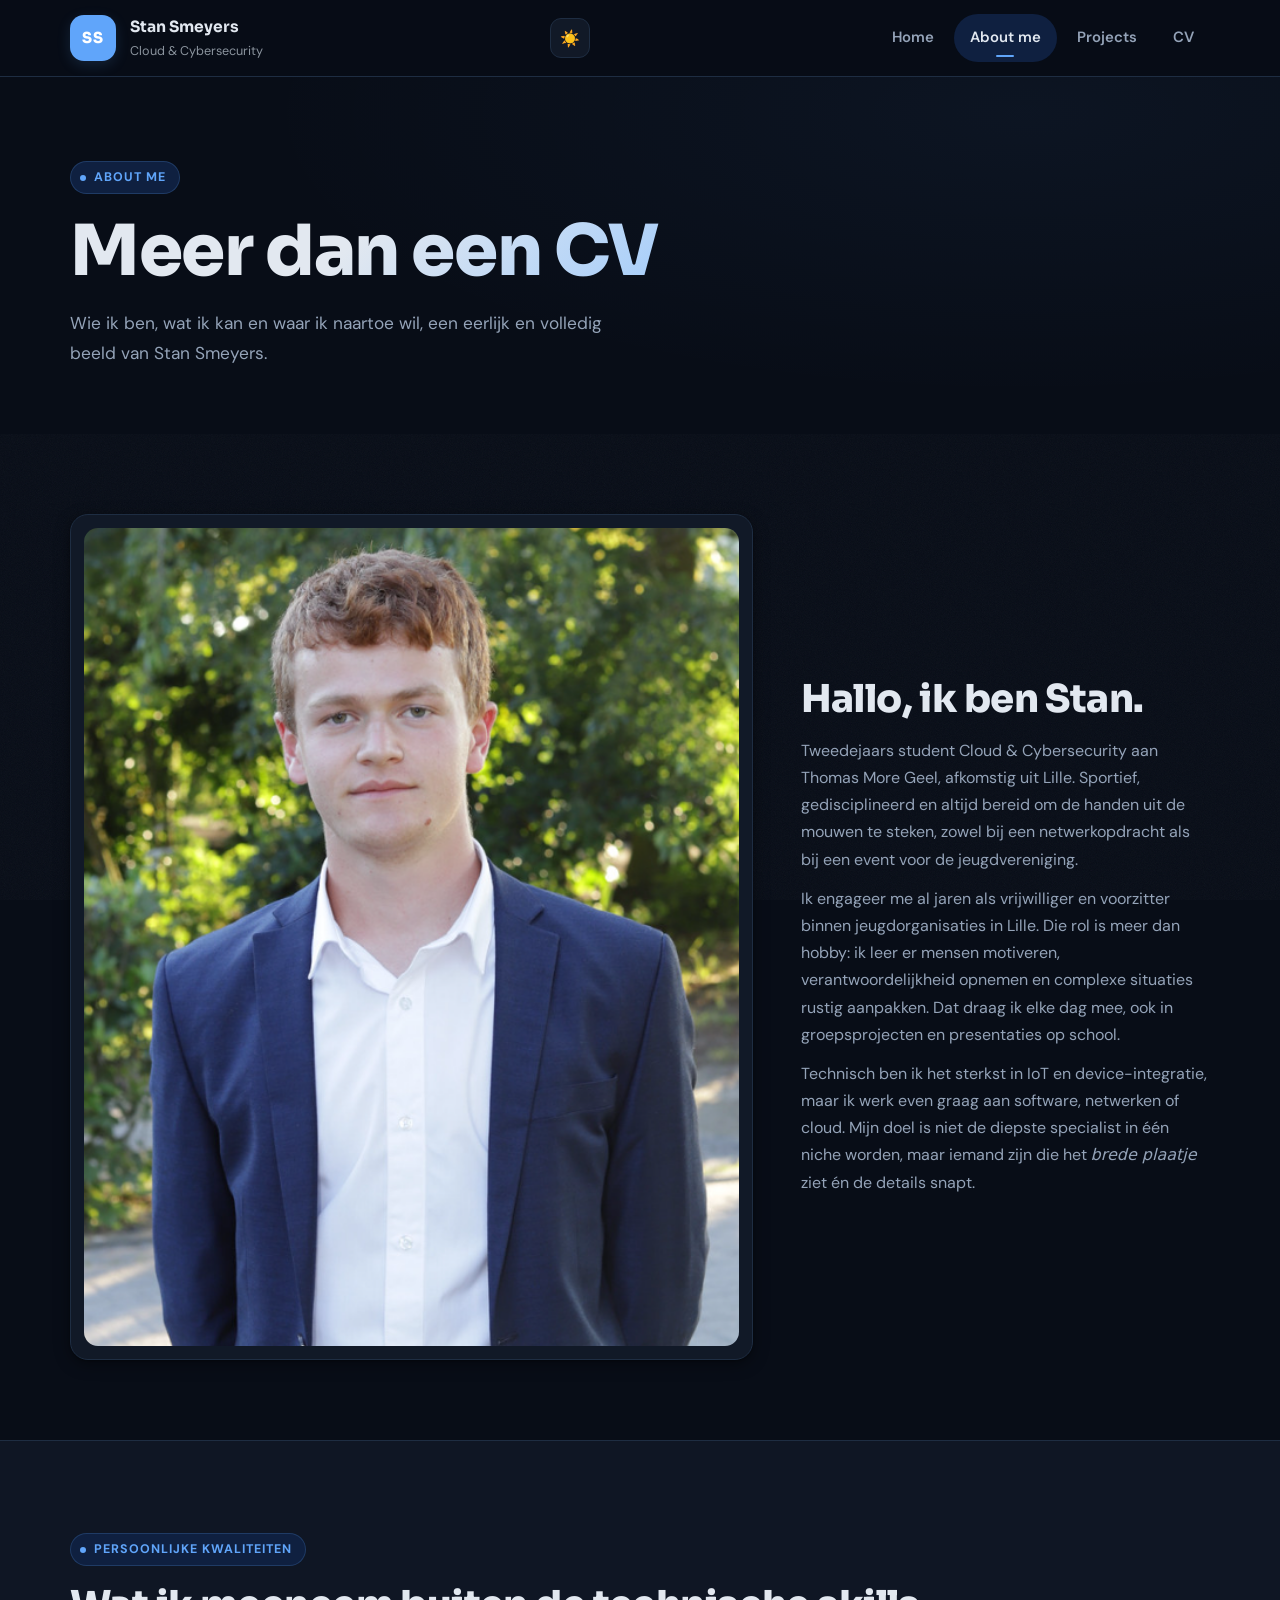
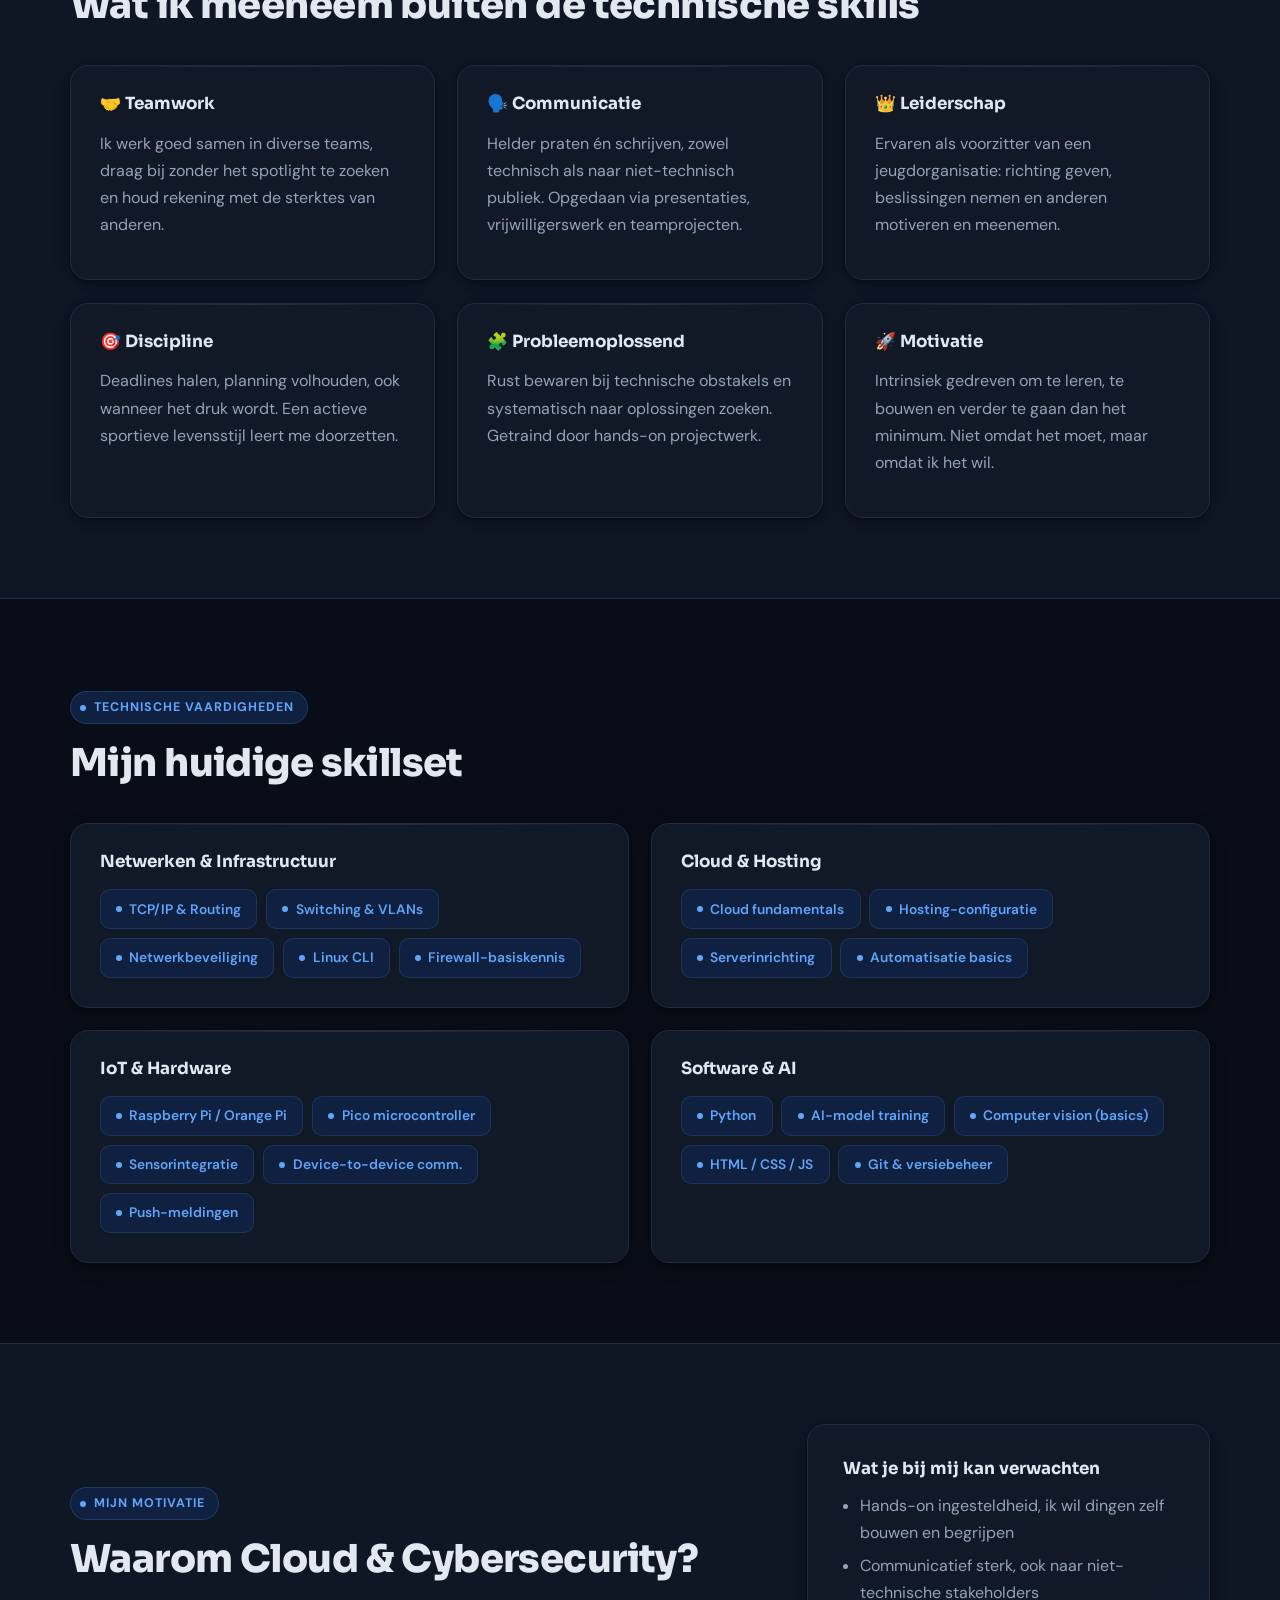
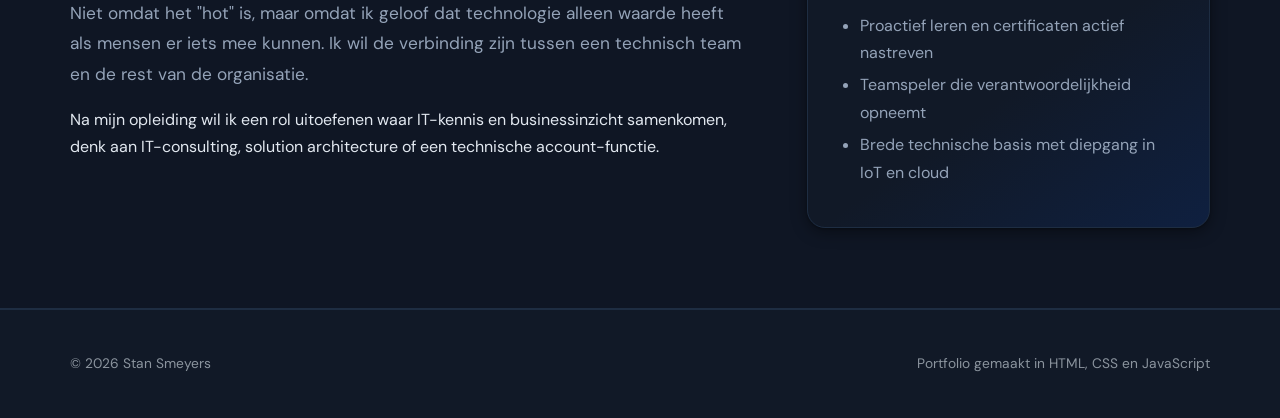
==== commit e7ed3a29: "Portfolio update" ====
--- a/about.html
+++ b/about.html
@@ -11,7 +11,6 @@
   <script>(function(){ var t=localStorage.getItem('theme')||'light'; document.documentElement.setAttribute('data-theme',t); })();</script>
 </head>
 <body>
-
   <header class="site-header">
     <div class="container nav-wrapper">
       <a class="brand" href="index.html">
@@ -34,120 +33,159 @@
   </header>
 
   <main>
-
     <section class="page-hero">
       <div class="container">
         <p class="eyebrow">About me</p>
-        <h1>Meer over wie ik ben</h1>
+        <h1>Meer dan een CV</h1>
         <p class="lead narrow">
-          Naast mijn opleiding vind ik engagement, sport en vriendschap heel belangrijk.
-          Die combinatie zegt veel over wie ik ben als student en als persoon.
+          Wie ik ben, wat ik kan en waar ik naartoe wil, een eerlijk en volledig beeld van Stan Smeyers.
         </p>
       </div>
     </section>
 
-    <!-- ── Intro ── -->
+    <!-- Intro met foto -->
     <section class="section">
       <div class="container about-layout">
-        <div class="photo-card">
+        <div class="photo-card reveal">
           <img class="profile-photo" src="assets/profielfoto.png" alt="Profielfoto van Stan Smeyers" />
         </div>
         <div class="about-content">
           <h2>Hallo, ik ben Stan.</h2>
           <p>
-            Ik ben een 2de jaar student Cloud & Cybersecurity in Geel en ik kom uit Lille.
-            Ik omschrijf mezelf als sportief en gedisciplineerd. In mijn dagelijkse leven hecht ik
-            veel waarde aan sport, aan mijn vrienden en aan het blijven groeien als persoon.
+            Tweedejaars student Cloud &amp; Cybersecurity aan Thomas More Geel, afkomstig uit Lille.
+            Sportief, gedisciplineerd en altijd bereid om de handen uit de mouwen te steken,
+            zowel bij een netwerkopdracht als bij een event voor de jeugdvereniging.
           </p>
           <p>
-            Wat mij ook typeert, is mijn engagement binnen de jeugdorganisaties in Lille.
-            Daar ben ik vrijwilliger en voorzitter. Die rol geeft me veel energie en helpt mij om
-            verantwoordelijkheid op te nemen, mensen te verbinden en duidelijke communicatie centraal te zetten.
+            Ik engageer me al jaren als vrijwilliger en voorzitter binnen jeugdorganisaties in Lille.
+            Die rol is meer dan hobby: ik leer er mensen motiveren, verantwoordelijkheid opnemen en
+            complexe situaties rustig aanpakken. Dat draag ik elke dag mee, ook in groepsprojecten
+            en presentaties op school.
+          </p>
+          <p>
+            Technisch ben ik het sterkst in IoT en device-integratie, maar ik werk even graag aan
+            software, netwerken of cloud. Mijn doel is niet de diepste specialist in één niche worden,
+            maar iemand zijn die het <em>brede plaatje</em> ziet én de details snapt.
           </p>
         </div>
       </div>
     </section>
 
-    <!-- ── Info cards ── -->
+    <!-- Soft skills — prominent bovenaan -->
     <section class="section alt">
-      <div class="container grid two">
-        <article class="info-card">
-          <h3>Waarom ik voor deze richting koos</h3>
-          <p>
-            Ik koos voor Cloud & Cybersecurity omdat ik later graag in de wereld van business en IT wil werken.
-            Voor mij is dit de ideale technische basis om verder te bouwen op een rol waarin strategie,
-            technologie en samenwerking samenkomen.
-          </p>
-        </article>
-        <article class="info-card">
-          <h3>Wat mij technisch interesseert</h3>
-          <p>
-            Binnen IT spreken vooral netwerken en cloud mij aan. Ik vind het interessant om te begrijpen hoe
-            systemen samenwerken, hoe infrastructuur veilig wordt opgezet en hoe je technologische oplossingen
-            efficiënt kan inzetten.
-          </p>
-        </article>
+      <div class="container">
+        <div class="section-header">
+          <p class="eyebrow">Persoonlijke kwaliteiten</p>
+          <h2>Wat ik meeneem buiten de technische skills</h2>
+        </div>
+        <div class="grid three">
+          <article class="info-card reveal">
+            <h3>🤝 Teamwork</h3>
+            <p>Ik werk goed samen in diverse teams, draag bij zonder het spotlight te zoeken en houd rekening met de sterktes van anderen.</p>
+          </article>
+          <article class="info-card reveal">
+            <h3>🗣️ Communicatie</h3>
+            <p>Helder praten én schrijven, zowel technisch als naar niet-technisch publiek. Opgedaan via presentaties, vrijwilligerswerk en teamprojecten.</p>
+          </article>
+          <article class="info-card reveal">
+            <h3>👑 Leiderschap</h3>
+            <p>Ervaren als voorzitter van een jeugdorganisatie: richting geven, beslissingen nemen en anderen motiveren en meenemen.</p>
+          </article>
+          <article class="info-card reveal">
+            <h3>🎯 Discipline</h3>
+            <p>Deadlines halen, planning volhouden, ook wanneer het druk wordt. Een actieve sportieve levensstijl leert me doorzetten.</p>
+          </article>
+          <article class="info-card reveal">
+            <h3>🧩 Probleemoplossend</h3>
+            <p>Rust bewaren bij technische obstakels en systematisch naar oplossingen zoeken. Getraind door hands-on projectwerk.</p>
+          </article>
+          <article class="info-card reveal">
+            <h3>🚀 Motivatie</h3>
+            <p>Intrinsiek gedreven om te leren, te bouwen en verder te gaan dan het minimum. Niet omdat het moet, maar omdat ik het wil.</p>
+          </article>
+        </div>
       </div>
     </section>
 
+    <!-- Technische skills -->
     <section class="section">
-      <div class="container grid two">
-        <article class="info-card">
-          <h3>Professionele ambities</h3>
-          <p>
-            Op lange termijn wil ik graag een business-IT-gerelateerde functie uitoefenen.
-            Ik wil iemand worden die technische kennis niet alleen begrijpt, maar ook kan vertalen naar
-            een meerwaarde voor klanten, organisaties en teams.
-          </p>
-        </article>
-        <article class="info-card">
-          <h3>Soft skills</h3>
-          <ul class="skill-list">
-            <li>Teamwork</li>
-            <li>Communicatie</li>
-            <li>Motivatie</li>
-            <li>Discipline</li>
-            <li>Verantwoordelijkheidszin</li>
-          </ul>
-        </article>
-      </div>
-    </section>
-
-    <!-- ── Skills — badges, geen waarden ── -->
-    <section class="section alt">
       <div class="container">
         <div class="section-header">
-          <p class="eyebrow">Skills</p>
+          <p class="eyebrow">Technische vaardigheden</p>
           <h2>Mijn huidige skillset</h2>
         </div>
         <div class="skills-grid">
-          <div class="skill-card">
-            <h3>Technische skills</h3>
+          <div class="skill-card reveal">
+            <h3>Netwerken &amp; Infrastructuur</h3>
             <div class="skill-tags">
-              <span class="skill-badge"><span class="skill-dot"></span>Netwerken</span>
-              <span class="skill-badge"><span class="skill-dot"></span>Cloud fundamentals</span>
-              <span class="skill-badge"><span class="skill-dot"></span>IoT &amp; device connectiviteit</span>
-              <span class="skill-badge"><span class="skill-dot"></span>Python</span>
-              <span class="skill-badge"><span class="skill-dot"></span>AI-prototyping</span>
-              <span class="skill-badge"><span class="skill-dot"></span>Linux</span>
-              <span class="skill-badge"><span class="skill-dot"></span>Cybersecurity basics</span>
+              <span class="skill-badge"><span class="skill-dot"></span>TCP/IP &amp; Routing</span>
+              <span class="skill-badge"><span class="skill-dot"></span>Switching &amp; VLANs</span>
+              <span class="skill-badge"><span class="skill-dot"></span>Netwerkbeveiliging</span>
+              <span class="skill-badge"><span class="skill-dot"></span>Linux CLI</span>
+              <span class="skill-badge"><span class="skill-dot"></span>Firewall-basiskennis</span>
             </div>
           </div>
-          <div class="skill-card">
-            <h3>Persoonlijke skills</h3>
+          <div class="skill-card reveal">
+            <h3>Cloud &amp; Hosting</h3>
             <div class="skill-tags">
-              <span class="skill-badge"><span class="skill-dot"></span>Teamwork</span>
-              <span class="skill-badge"><span class="skill-dot"></span>Communicatie</span>
-              <span class="skill-badge"><span class="skill-dot"></span>Motivatie</span>
-              <span class="skill-badge"><span class="skill-dot"></span>Planning</span>
-              <span class="skill-badge"><span class="skill-dot"></span>Leiderschap</span>
-              <span class="skill-badge"><span class="skill-dot"></span>Probleemoplossend denken</span>
+              <span class="skill-badge"><span class="skill-dot"></span>Cloud fundamentals</span>
+              <span class="skill-badge"><span class="skill-dot"></span>Hosting-configuratie</span>
+              <span class="skill-badge"><span class="skill-dot"></span>Serverinrichting</span>
+              <span class="skill-badge"><span class="skill-dot"></span>Automatisatie basics</span>
+            </div>
+          </div>
+          <div class="skill-card reveal">
+            <h3>IoT &amp; Hardware</h3>
+            <div class="skill-tags">
+              <span class="skill-badge"><span class="skill-dot"></span>Raspberry Pi / Orange Pi</span>
+              <span class="skill-badge"><span class="skill-dot"></span>Pico microcontroller</span>
+              <span class="skill-badge"><span class="skill-dot"></span>Sensorintegratie</span>
+              <span class="skill-badge"><span class="skill-dot"></span>Device-to-device comm.</span>
+              <span class="skill-badge"><span class="skill-dot"></span>Push-meldingen</span>
+            </div>
+          </div>
+          <div class="skill-card reveal">
+            <h3>Software &amp; AI</h3>
+            <div class="skill-tags">
+              <span class="skill-badge"><span class="skill-dot"></span>Python</span>
+              <span class="skill-badge"><span class="skill-dot"></span>AI-model training</span>
+              <span class="skill-badge"><span class="skill-dot"></span>Computer vision (basics)</span>
+              <span class="skill-badge"><span class="skill-dot"></span>HTML / CSS / JS</span>
+              <span class="skill-badge"><span class="skill-dot"></span>Git &amp; versiebeheer</span>
             </div>
           </div>
         </div>
       </div>
     </section>
 
+    <!-- Motivatie + ambitie -->
+    <section class="section alt">
+      <div class="container split-section">
+        <div>
+          <p class="eyebrow">Mijn motivatie</p>
+          <h2>Waarom Cloud &amp; Cybersecurity?</h2>
+          <p class="lead">
+            Niet omdat het "hot" is, maar omdat ik geloof dat technologie alleen waarde heeft
+            als mensen er iets mee kunnen. Ik wil de verbinding zijn tussen een technisch team
+            en de rest van de organisatie.
+          </p>
+          <p>
+            Na mijn opleiding wil ik een rol uitoefenen waar IT-kennis en businessinzicht
+            samenkomen, denk aan IT-consulting, solution architecture of een technische account-functie.
+          </p>
+        </div>
+        <div class="highlight-box reveal">
+          <h3>Wat je bij mij kan verwachten</h3>
+          <ul>
+            <li>Hands-on ingesteldheid, ik wil dingen zelf bouwen en begrijpen</li>
+            <li>Communicatief sterk, ook naar niet-technische stakeholders</li>
+            <li>Proactief leren en certificaten actief nastreven</li>
+            <li>Teamspeler die verantwoordelijkheid opneemt</li>
+            <li>Brede technische basis met diepgang in IoT en cloud</li>
+          </ul>
+        </div>
+      </div>
+    </section>
   </main>
 
   <footer class="site-footer">
@@ -156,7 +194,6 @@
       <p>Portfolio gemaakt in HTML, CSS en JavaScript</p>
     </div>
   </footer>
-
   <script src="script.js"></script>
 </body>
 </html>
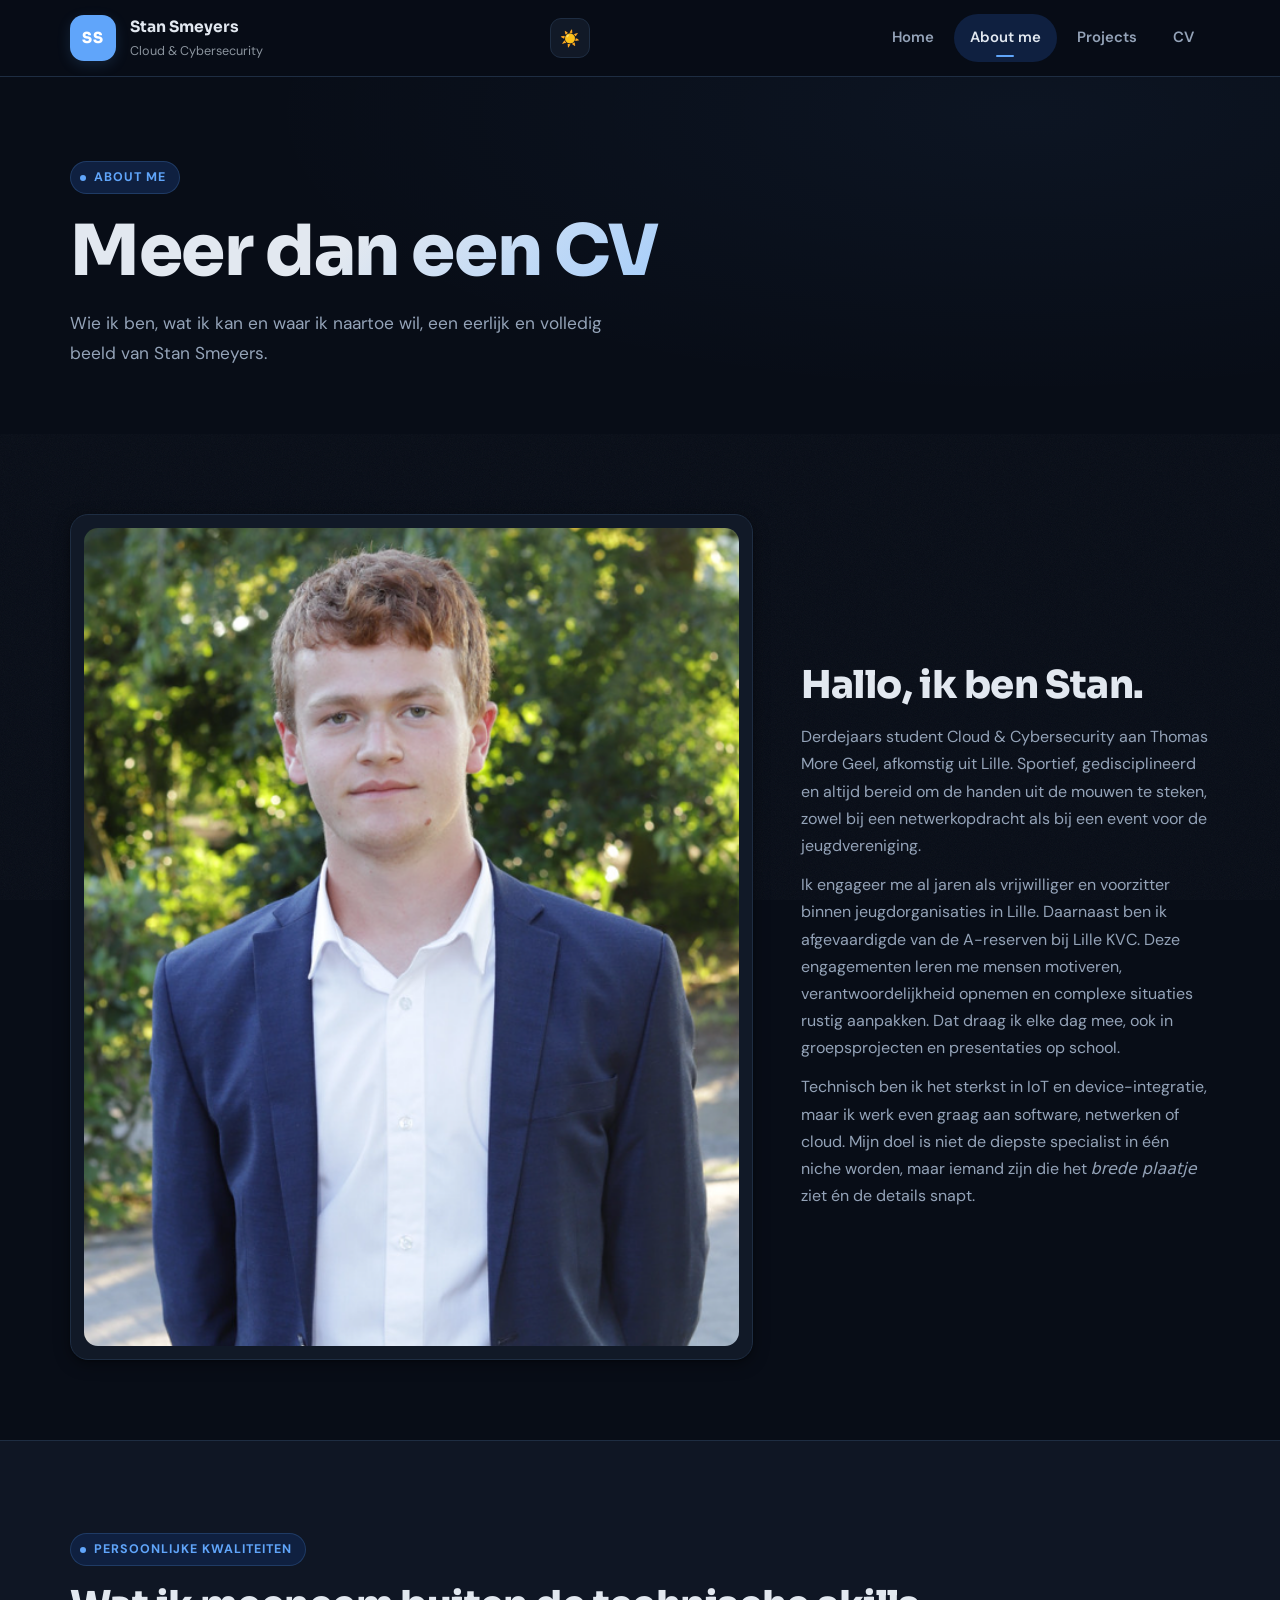
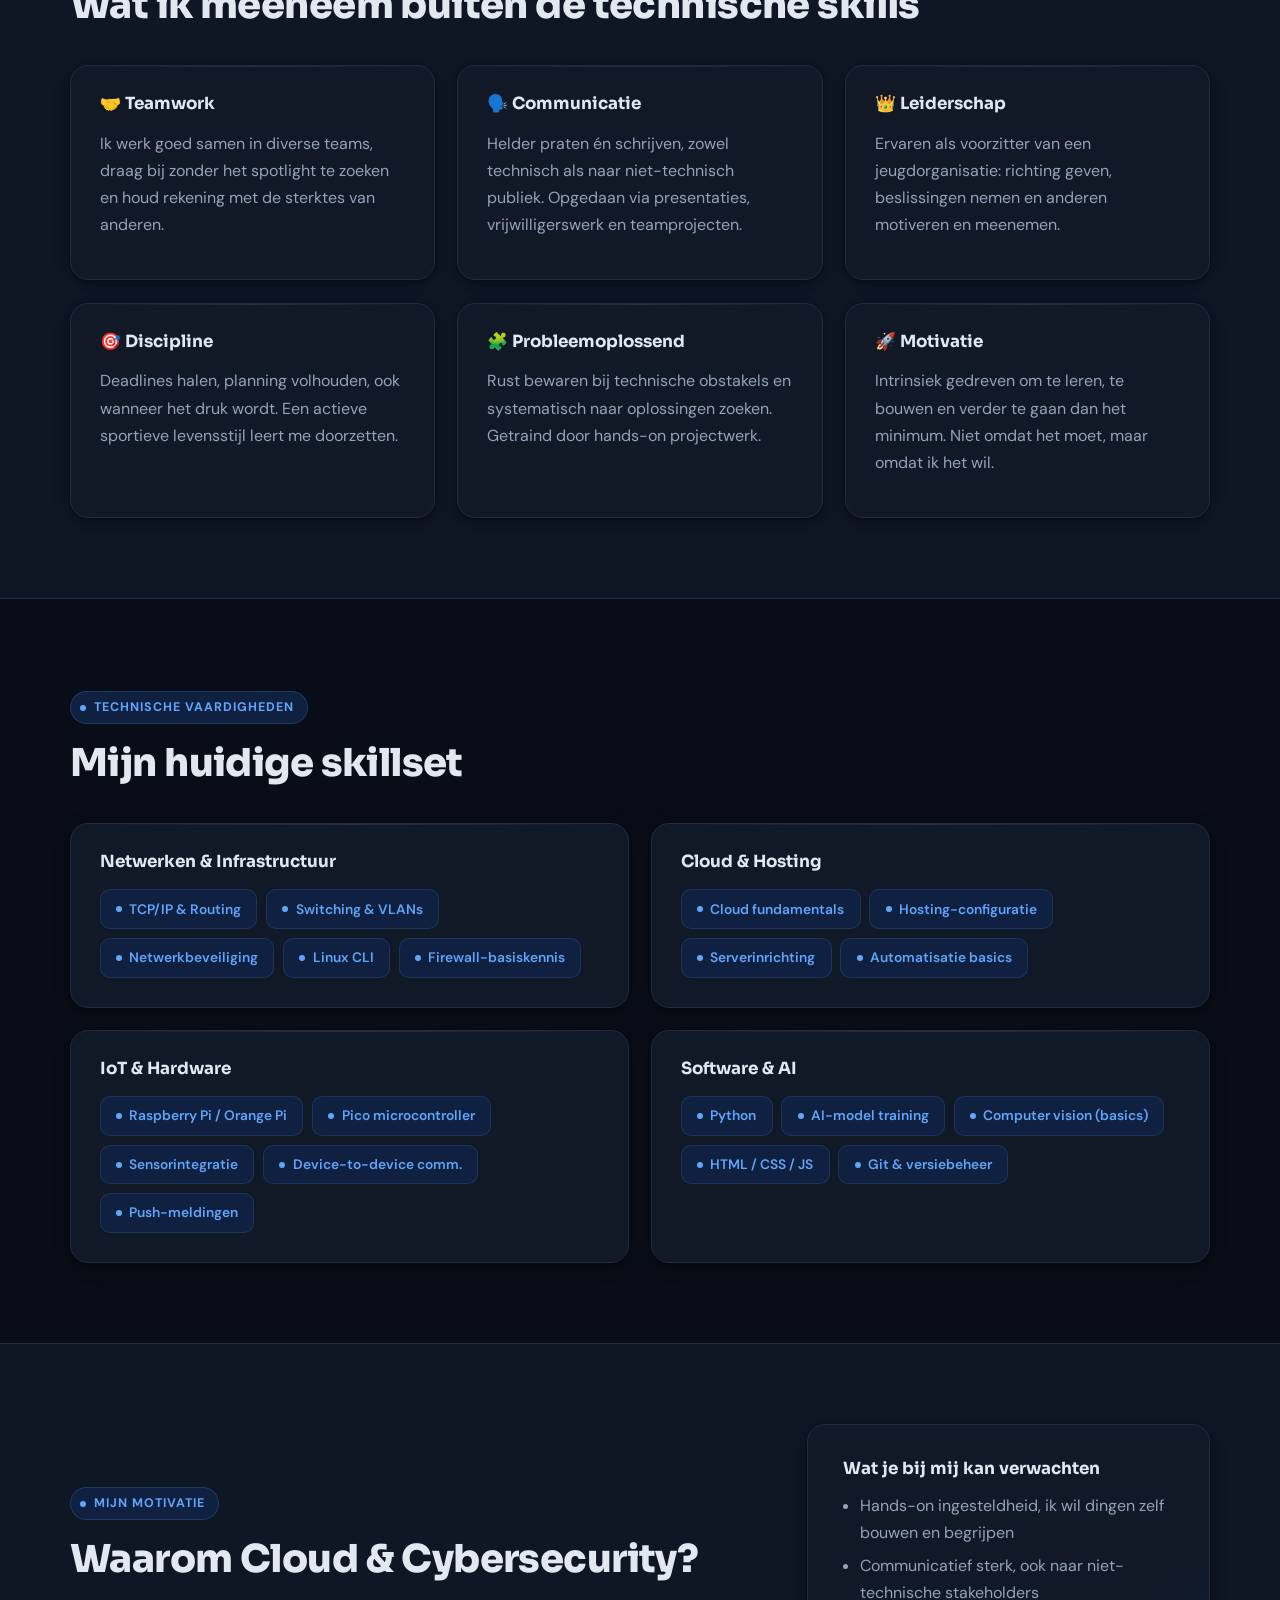
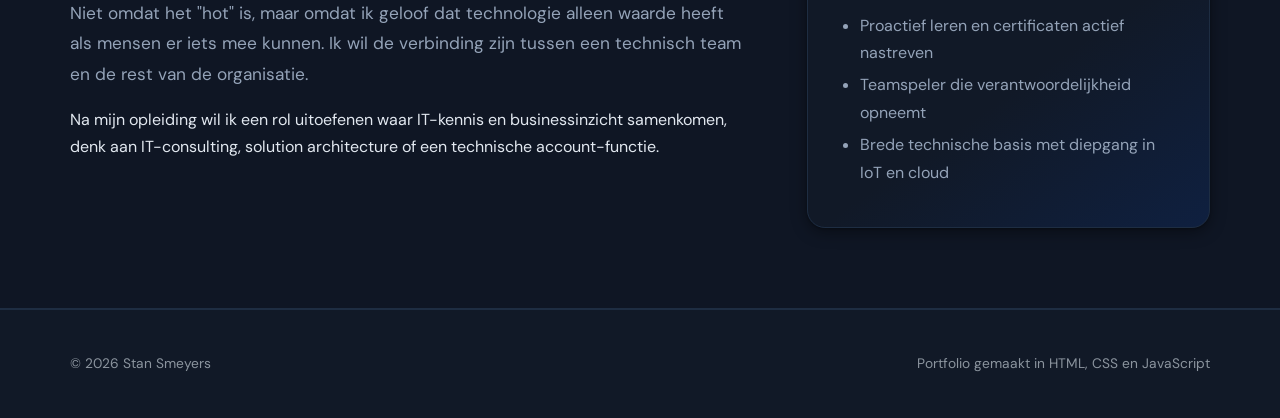
==== commit 36d3fccb: "Update about page" ====
--- a/about.html
+++ b/about.html
@@ -52,13 +52,14 @@
         <div class="about-content">
           <h2>Hallo, ik ben Stan.</h2>
           <p>
-            Tweedejaars student Cloud &amp; Cybersecurity aan Thomas More Geel, afkomstig uit Lille.
+            Derdejaars student Cloud &amp; Cybersecurity aan Thomas More Geel, afkomstig uit Lille.
             Sportief, gedisciplineerd en altijd bereid om de handen uit de mouwen te steken,
             zowel bij een netwerkopdracht als bij een event voor de jeugdvereniging.
           </p>
           <p>
             Ik engageer me al jaren als vrijwilliger en voorzitter binnen jeugdorganisaties in Lille.
-            Die rol is meer dan hobby: ik leer er mensen motiveren, verantwoordelijkheid opnemen en
+            Daarnaast ben ik afgevaardigde van de A-reserven bij Lille KVC.
+            Deze engagementen leren me mensen motiveren, verantwoordelijkheid opnemen en
             complexe situaties rustig aanpakken. Dat draag ik elke dag mee, ook in groepsprojecten
             en presentaties op school.
           </p>
